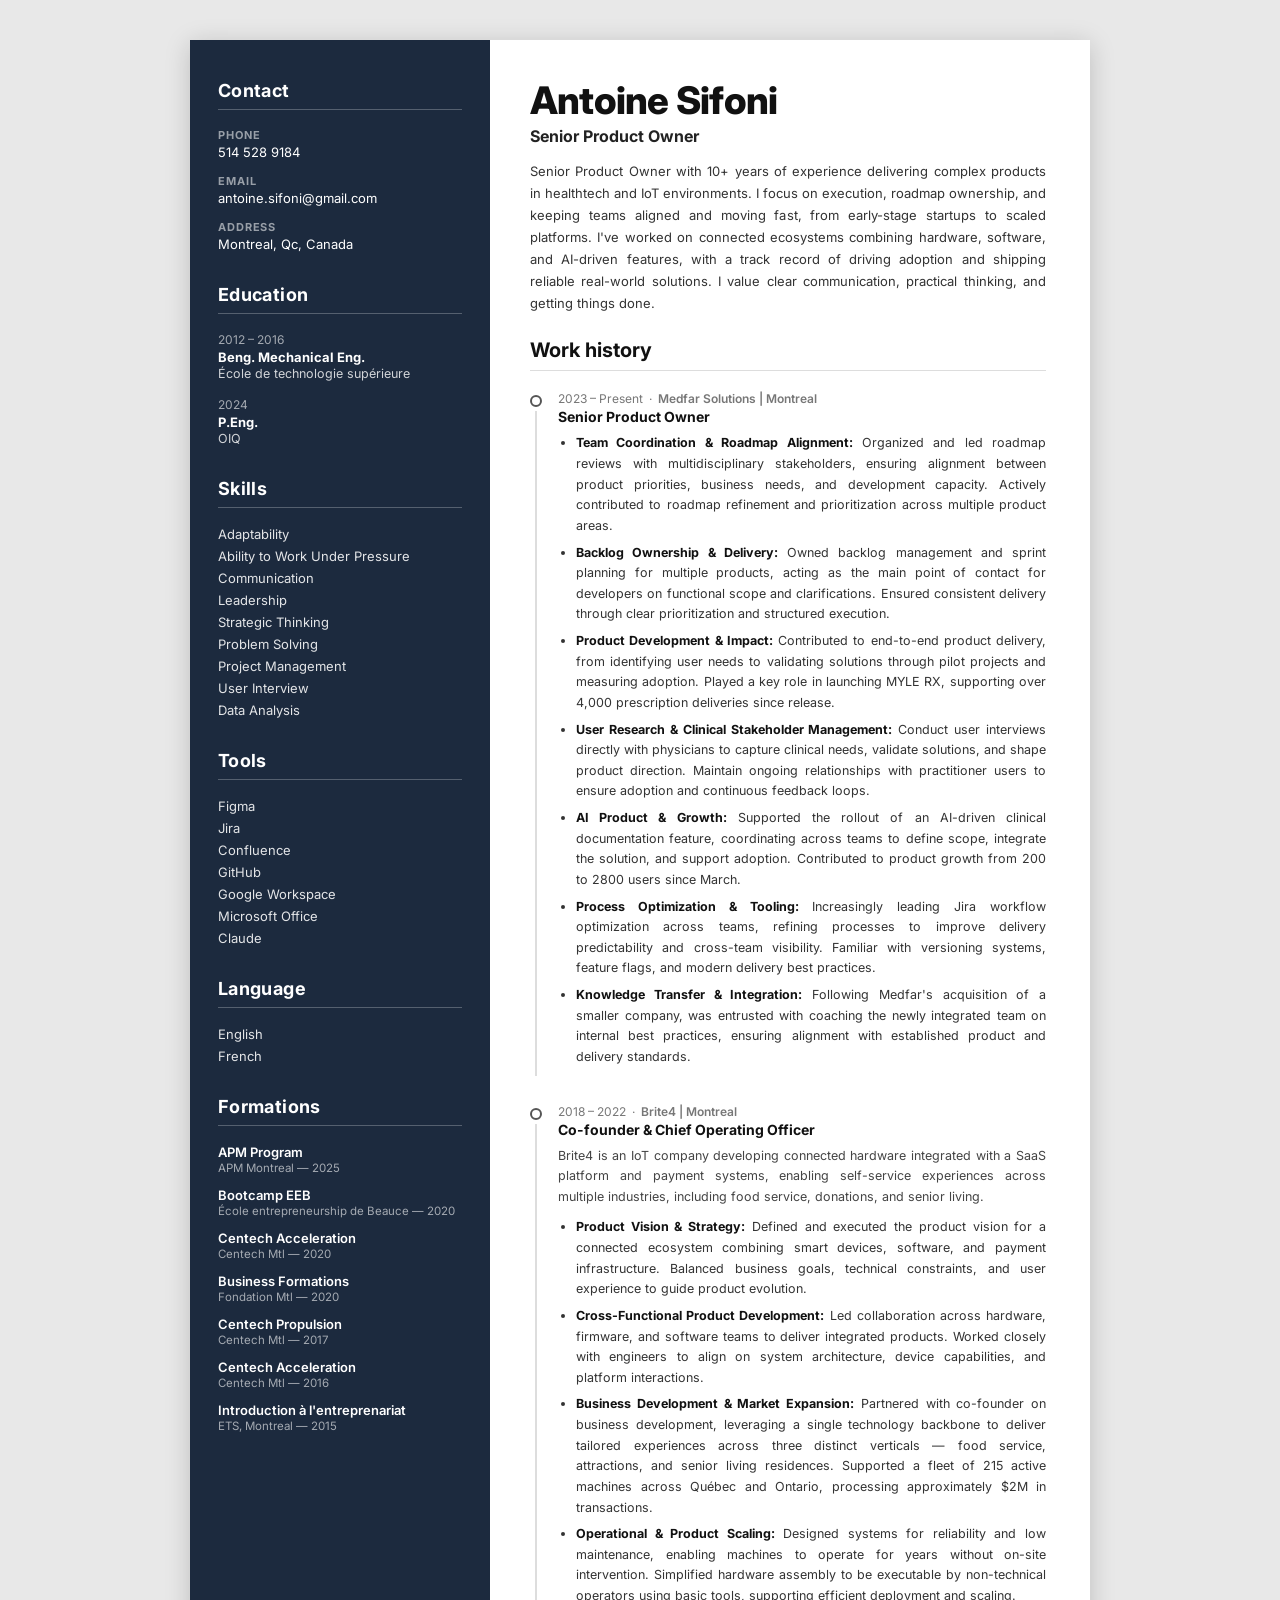
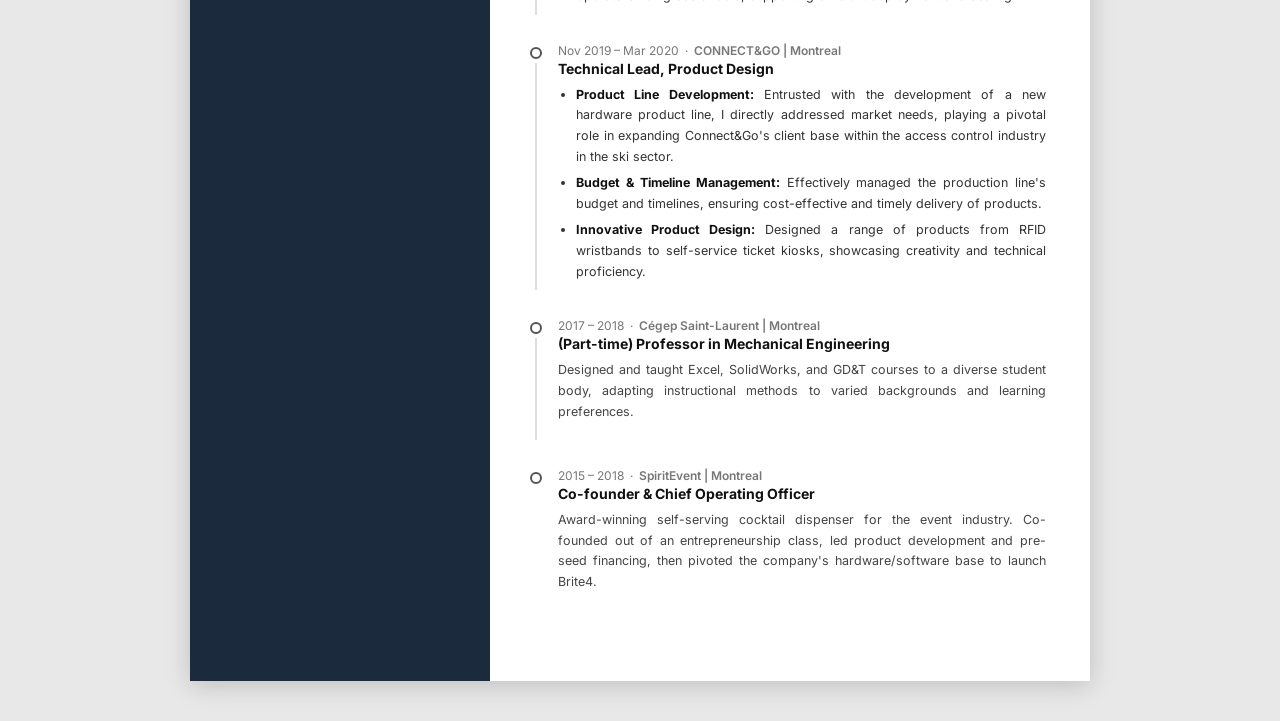
==== index.html @ c0e23d32 "Rename resume_cima_tailored.html to index.html" ====
<!DOCTYPE html>
<html lang="en">
<head>
  <meta charset="UTF-8" />
  <meta name="viewport" content="width=device-width, initial-scale=1.0" />
  <title>Antoine Sifoni — Senior Product Owner</title>
  <link href="https://fonts.googleapis.com/css2?family=Inter:wght@400;600;700;800&display=swap" rel="stylesheet" />
  <style>
    *, *::before, *::after { box-sizing: border-box; margin: 0; padding: 0; }

    body {
      font-family: 'Inter', sans-serif;
      font-size: 13.5px;
      color: #1a1a1a;
      background: #e8e8e8;
      min-height: 100vh;
      display: flex;
      justify-content: center;
      padding: 40px 20px;
    }

    @media print {
      @page { size: A4; margin: 0; }
      html, body {
        padding: 0;
        margin: 0;
        display: block;
        font-size: 10px;
        background: #fff;
      }
      .page {
        width: 100%;
        box-shadow: none;
        background: transparent;
        min-height: 594mm;
        align-items: stretch;
      }
      .sidebar {
        padding: 16px 16px;
        background: #1c2a3e;
        width: 270px;
        min-width: 270px;
        height: 675mm;
        box-sizing: border-box;
      }
      .main { padding: 16px 24px 16px 22px; }
      .sidebar section { margin-bottom: 12px; }
      .sidebar h2 { font-size: 14px; margin-bottom: 4px; }
      .sidebar hr { margin-bottom: 8px; }
      .contact-item { margin-bottom: 6px; }
      .contact-item .label { font-size: 8.5px; }
      .contact-item .value { font-size: 10.5px; }
      .edu-item { margin-bottom: 6px; }
      .edu-item .year { font-size: 9.5px; }
      .edu-item .degree { font-size: 10.5px; }
      .edu-item .school { font-size: 10px; }
      .tag-list { gap: 1px; }
      .tag-list li { font-size: 10px; }
      .formation-item { margin-bottom: 5px; }
      .formation-item .fname { font-size: 10px; }
      .formation-item .forg { font-size: 9px; }
      .main section { margin-bottom: 8px; }
      .main h2 { font-size: 15px; margin-bottom: 3px; }
      .main > section > hr { margin-bottom: 8px; }
      .timeline { gap: 10px; }
      .main-header { margin-bottom: 10px; }
      .main-header h1 { font-size: 24px; }
      .main-header .title { font-size: 12px; margin-top: 1px; margin-bottom: 5px; }
      .main-header .summary { font-size: 10px; line-height: 1.45; }
      .timeline-meta { font-size: 10.5px; }
      .timeline-role { font-size: 12px; }
      .timeline-bullets li { font-size: 10px; line-height: 1.35; margin-bottom: 2px; }
      .timeline-bullets li.break-before { break-before: page; page-break-before: always; }
      .timeline-desc { font-size: 10px; line-height: 1.35; margin-bottom: 3px; }
    }

    .page {
      background: #fff;
      width: 900px;
      max-width: 100%;
      display: flex;
      box-shadow: 0 4px 24px rgba(0,0,0,0.18);
    }

    /* ── SIDEBAR ── */
    .sidebar {
      width: 300px;
      min-width: 300px;
      background: #1c2a3e;
      color: #fff;
      padding: 40px 28px 40px 28px;
    }

    .sidebar h2 {
      font-size: 18px;
      font-weight: 700;
      letter-spacing: 0.02em;
      margin-bottom: 8px;
    }

    .sidebar hr {
      border: none;
      border-top: 1.5px solid rgba(255,255,255,0.25);
      margin-bottom: 18px;
    }

    .sidebar section {
      margin-bottom: 32px;
    }

    /* Contact */
    .contact-item {
      margin-bottom: 14px;
    }

    .contact-item .label {
      font-size: 11px;
      font-weight: 700;
      text-transform: uppercase;
      letter-spacing: 0.08em;
      color: rgba(255,255,255,0.55);
      margin-bottom: 2px;
    }

    .contact-item .value {
      font-size: 13px;
      color: #fff;
    }

    /* Education */
    .edu-item {
      margin-bottom: 16px;
    }

    .edu-item .year {
      font-size: 12px;
      color: rgba(255,255,255,0.6);
      margin-bottom: 2px;
    }

    .edu-item .degree {
      font-weight: 700;
      font-size: 13px;
    }

    .edu-item .school {
      font-size: 12.5px;
      color: rgba(255,255,255,0.8);
      margin-top: 1px;
    }

    /* Skills / Tools / Languages / Formations */
    .tag-list {
      list-style: none;
      display: flex;
      flex-direction: column;
      gap: 6px;
    }

    .tag-list li {
      font-size: 13px;
      color: rgba(255,255,255,0.88);
    }

    /* Formations */
    .formation-item {
      margin-bottom: 12px;
    }

    .sidebar-spacer { display: none; }

    .formation-item .fname {
      font-size: 13px;
      font-weight: 600;
      color: #fff;
    }

    .formation-item .forg {
      font-size: 11.5px;
      color: rgba(255,255,255,0.6);
      margin-top: 1px;
    }

    /* ── MAIN CONTENT ── */
    .main {
      flex: 1;
      padding: 40px 44px 40px 40px;
    }

    .main-header {
      margin-bottom: 24px;
    }

    .main-header h1 {
      font-size: 38px;
      font-weight: 800;
      letter-spacing: -0.02em;
      color: #111;
      line-height: 1.1;
    }

    .main-header .title {
      font-size: 16px;
      font-weight: 700;
      color: #222;
      margin-top: 4px;
      margin-bottom: 14px;
    }

    .main-header .summary {
      font-size: 13px;
      line-height: 1.7;
      color: #333;
      text-align: justify;
    }

    /* Section titles in main */
    .main section {
      margin-bottom: 30px;
    }

    .main h2 {
      font-size: 20px;
      font-weight: 700;
      color: #111;
      margin-bottom: 8px;
    }

    .main > section > hr {
      border: none;
      border-top: 1.5px solid #ddd;
      margin-bottom: 20px;
    }

    /* Timeline */
    .timeline {
      display: flex;
      flex-direction: column;
      gap: 28px;
    }

    .timeline-entry {
      display: flex;
      gap: 16px;
    }

    .timeline-dot-col {
      display: flex;
      flex-direction: column;
      align-items: center;
      padding-top: 4px;
    }

    .dot {
      width: 12px;
      height: 12px;
      border-radius: 50%;
      border: 2px solid #555;
      background: #fff;
      flex-shrink: 0;
    }

    .timeline-line {
      width: 1.5px;
      flex: 1;
      background: #ddd;
      margin-top: 4px;
    }

    .timeline-body {
      flex: 1;
      padding-bottom: 8px;
    }

    .timeline-meta {
      font-size: 12px;
      color: #777;
      margin-bottom: 2px;
    }

    .timeline-meta .company {
      font-weight: 600;
    }

    .timeline-role {
      font-size: 14px;
      font-weight: 700;
      color: #111;
      margin-bottom: 8px;
    }

    .timeline-desc {
      font-size: 12.5px;
      color: #444;
      line-height: 1.65;
      margin-bottom: 10px;
      text-align: justify;
    }

    .timeline-bullets {
      list-style: disc;
      padding-left: 18px;
      display: flex;
      flex-direction: column;
      gap: 6px;
    }

    .timeline-bullets li {
      font-size: 12.5px;
      color: #333;
      line-height: 1.65;
      text-align: justify;
    }

    .timeline-bullets li strong {
      color: #111;
    }
  </style>
</head>
<body>
<div class="page">

  <!-- ══════════════ SIDEBAR ══════════════ -->
  <aside class="sidebar">

    <section>
      <h2>Contact</h2>
      <hr />
      <div class="contact-item">
        <div class="label">Phone</div>
        <div class="value">514 528 9184</div>
      </div>
      <div class="contact-item">
        <div class="label">Email</div>
        <div class="value">antoine.sifoni@gmail.com</div>
      </div>
      <div class="contact-item">
        <div class="label">Address</div>
        <div class="value">Montreal, Qc, Canada</div>
      </div>
    </section>

    <section>
      <h2>Education</h2>
      <hr />
      <div class="edu-item">
        <div class="year">2012 – 2016</div>
        <div class="degree">Beng. Mechanical Eng.</div>
        <div class="school">École de technologie supérieure</div>
      </div>
      <div class="edu-item">
        <div class="year">2024</div>
        <div class="degree">P.Eng.</div>
        <div class="school">OIQ</div>
      </div>
    </section>

    <section>
      <h2>Skills</h2>
      <hr />
      <ul class="tag-list">
        <li>Adaptability</li>
        <li>Ability to Work Under Pressure</li>
        <li>Communication</li>
        <li>Leadership</li>
        <li>Strategic Thinking</li>
        <li>Problem Solving</li>
        <li>Project Management</li>
        <li>User Interview</li>
        <li>Data Analysis</li>
      </ul>
    </section>

    <section>
      <h2>Tools</h2>
      <hr />
      <ul class="tag-list">
        <li>Figma</li>
        <li>Jira</li>
        <li>Confluence</li>
        <li>GitHub</li>
        <li>Google Workspace</li>
        <li>Microsoft Office</li>
        <li>Claude</li>
      </ul>
    </section>

    <section>
      <h2>Language</h2>
      <hr />
      <ul class="tag-list">
        <li>English</li>
        <li>French</li>
      </ul>
    </section>

    <section>
      <h2>Formations</h2>
      <hr />
      <div class="formation-item">
        <div class="fname">APM Program</div>
        <div class="forg">APM Montreal — 2025</div>
      </div>
      <div class="formation-item">
        <div class="fname">Bootcamp EEB</div>
        <div class="forg">École entrepreneurship de Beauce — 2020</div>
      </div>
      <div class="formation-item">
        <div class="fname">Centech Acceleration</div>
        <div class="forg">Centech Mtl — 2020</div>
      </div>
      <div class="formation-item">
        <div class="fname">Business Formations</div>
        <div class="forg">Fondation Mtl — 2020</div>
      </div>
      <div class="formation-item">
        <div class="fname">Centech Propulsion</div>
        <div class="forg">Centech Mtl — 2017</div>
      </div>
      <div class="formation-item">
        <div class="fname">Centech Acceleration</div>
        <div class="forg">Centech Mtl — 2016</div>
      </div>
      <div class="formation-item">
        <div class="fname">Introduction à l'entreprenariat</div>
        <div class="forg">ETS, Montreal — 2015</div>
      </div>
      <div class="sidebar-spacer" aria-hidden="true"></div>
    </section>

  </aside>

  <!-- ══════════════ MAIN CONTENT ══════════════ -->
  <main class="main">

    <div class="main-header">
      <h1>Antoine Sifoni</h1>
      <div class="title">Senior Product Owner</div>
      <p class="summary">
        Senior Product Owner with 10+ years of experience delivering complex products in healthtech and IoT environments. I focus on execution, roadmap ownership, and keeping teams aligned and moving fast, from early-stage startups to scaled platforms. I've worked on connected ecosystems combining hardware, software, and AI-driven features, with a track record of driving adoption and shipping reliable real-world solutions. I value clear communication, practical thinking, and getting things done.
      </p>
    </div>

    <section>
      <h2>Work history</h2>
      <hr />

      <div class="timeline">

        <!-- Medfar -->
        <div class="timeline-entry">
          <div class="timeline-dot-col">
            <div class="dot"></div>
            <div class="timeline-line"></div>
          </div>
          <div class="timeline-body">
            <div class="timeline-meta">2023 – Present &nbsp;·&nbsp; <span class="company">Medfar Solutions | Montreal</span></div>
            <div class="timeline-role">Senior Product Owner</div>
            <ul class="timeline-bullets">
              <li><strong>Team Coordination &amp; Roadmap Alignment:</strong> Organized and led roadmap reviews with multidisciplinary stakeholders, ensuring alignment between product priorities, business needs, and development capacity. Actively contributed to roadmap refinement and prioritization across multiple product areas.</li>
              <li><strong>Backlog Ownership &amp; Delivery:</strong> Owned backlog management and sprint planning for multiple products, acting as the main point of contact for developers on functional scope and clarifications. Ensured consistent delivery through clear prioritization and structured execution.</li>
              <li><strong>Product Development &amp; Impact:</strong> Contributed to end-to-end product delivery, from identifying user needs to validating solutions through pilot projects and measuring adoption. Played a key role in launching MYLE RX, supporting over 4,000 prescription deliveries since release.</li>
              <li><strong>User Research &amp; Clinical Stakeholder Management:</strong> Conduct user interviews directly with physicians to capture clinical needs, validate solutions, and shape product direction. Maintain ongoing relationships with practitioner users to ensure adoption and continuous feedback loops.</li>
              <li><strong>AI Product &amp; Growth:</strong> Supported the rollout of an AI-driven clinical documentation feature, coordinating across teams to define scope, integrate the solution, and support adoption. Contributed to product growth from 200 to 2800 users since March.</li>
              <li><strong>Process Optimization &amp; Tooling:</strong> Increasingly leading Jira workflow optimization across teams, refining processes to improve delivery predictability and cross-team visibility. Familiar with versioning systems, feature flags, and modern delivery best practices.</li>
              <li><strong>Knowledge Transfer &amp; Integration:</strong> Following Medfar's acquisition of a smaller company, was entrusted with coaching the newly integrated team on internal best practices, ensuring alignment with established product and delivery standards.</li>
            </ul>
          </div>
        </div>

        <!-- Brite4 -->
        <div class="timeline-entry">
          <div class="timeline-dot-col">
            <div class="dot"></div>
            <div class="timeline-line"></div>
          </div>
          <div class="timeline-body">
            <div class="timeline-meta">2018 – 2022 &nbsp;·&nbsp; <span class="company">Brite4 | Montreal</span></div>
            <div class="timeline-role">Co-founder &amp; Chief Operating Officer</div>
            <p class="timeline-desc">Brite4 is an IoT company developing connected hardware integrated with a SaaS platform and payment systems, enabling self-service experiences across multiple industries, including food service, donations, and senior living.</p>
            <ul class="timeline-bullets">
              <li><strong>Product Vision &amp; Strategy:</strong> Defined and executed the product vision for a connected ecosystem combining smart devices, software, and payment infrastructure. Balanced business goals, technical constraints, and user experience to guide product evolution.</li>
              <li class="break-before"><strong>Cross-Functional Product Development:</strong> Led collaboration across hardware, firmware, and software teams to deliver integrated products. Worked closely with engineers to align on system architecture, device capabilities, and platform interactions.</li>
              <li><strong>Business Development &amp; Market Expansion:</strong> Partnered with co-founder on business development, leveraging a single technology backbone to deliver tailored experiences across three distinct verticals — food service, attractions, and senior living residences. Supported a fleet of 215 active machines across Québec and Ontario, processing approximately $2M in transactions.</li>
              <li><strong>Operational &amp; Product Scaling:</strong> Designed systems for reliability and low maintenance, enabling machines to operate for years without on-site intervention. Simplified hardware assembly to be executable by non-technical operators using basic tools, supporting efficient deployment and scaling.</li>
            </ul>
          </div>
        </div>

        <!-- Connect&Go -->
        <div class="timeline-entry">
          <div class="timeline-dot-col">
            <div class="dot"></div>
            <div class="timeline-line"></div>
          </div>
          <div class="timeline-body">
            <div class="timeline-meta">Nov 2019 – Mar 2020 &nbsp;·&nbsp; <span class="company">CONNECT&amp;GO | Montreal</span></div>
            <div class="timeline-role">Technical Lead, Product Design</div>
            <ul class="timeline-bullets">
              <li><strong>Product Line Development:</strong> Entrusted with the development of a new hardware product line, I directly addressed market needs, playing a pivotal role in expanding Connect&amp;Go's client base within the access control industry in the ski sector.</li>
              <li><strong>Budget &amp; Timeline Management:</strong> Effectively managed the production line's budget and timelines, ensuring cost-effective and timely delivery of products.</li>
              <li><strong>Innovative Product Design:</strong> Designed a range of products from RFID wristbands to self-service ticket kiosks, showcasing creativity and technical proficiency.</li>
            </ul>
          </div>
        </div>

        <!-- Cégep Saint-Laurent -->
        <div class="timeline-entry">
          <div class="timeline-dot-col">
            <div class="dot"></div>
            <div class="timeline-line"></div>
          </div>
          <div class="timeline-body">
            <div class="timeline-meta">2017 – 2018 &nbsp;·&nbsp; <span class="company">Cégep Saint-Laurent | Montreal</span></div>
            <div class="timeline-role">(Part-time) Professor in Mechanical Engineering</div>
            <p class="timeline-desc">Designed and taught Excel, SolidWorks, and GD&amp;T courses to a diverse student body, adapting instructional methods to varied backgrounds and learning preferences.</p>
          </div>
        </div>

        <!-- SpiritEvent -->
        <div class="timeline-entry">
          <div class="timeline-dot-col">
            <div class="dot"></div>
          </div>
          <div class="timeline-body">
            <div class="timeline-meta">2015 – 2018 &nbsp;·&nbsp; <span class="company">SpiritEvent | Montreal</span></div>
            <div class="timeline-role">Co-founder &amp; Chief Operating Officer</div>
            <p class="timeline-desc">Award-winning self-serving cocktail dispenser for the event industry. Co-founded out of an entrepreneurship class, led product development and pre-seed financing, then pivoted the company's hardware/software base to launch Brite4.</p>
          </div>
        </div>

      </div><!-- /timeline -->
    </section>

  </main>
</div>
</body>
</html>
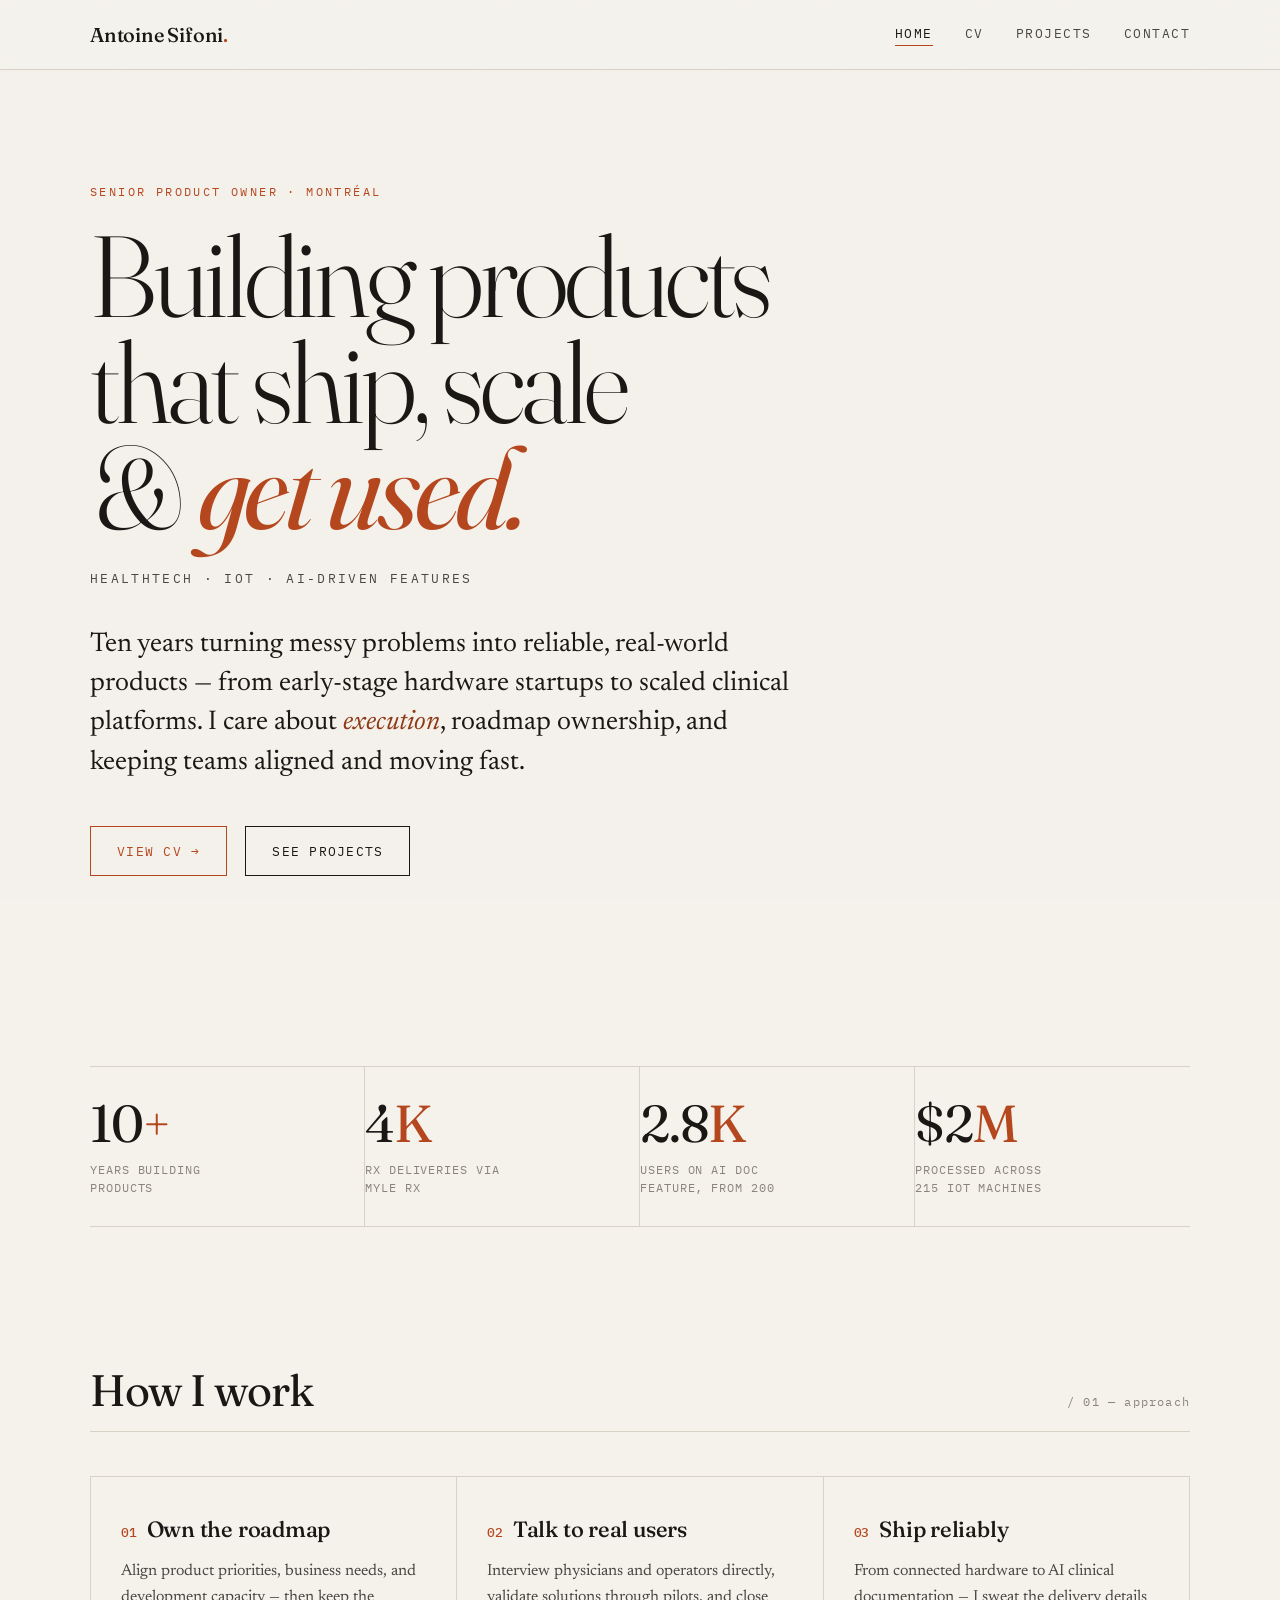
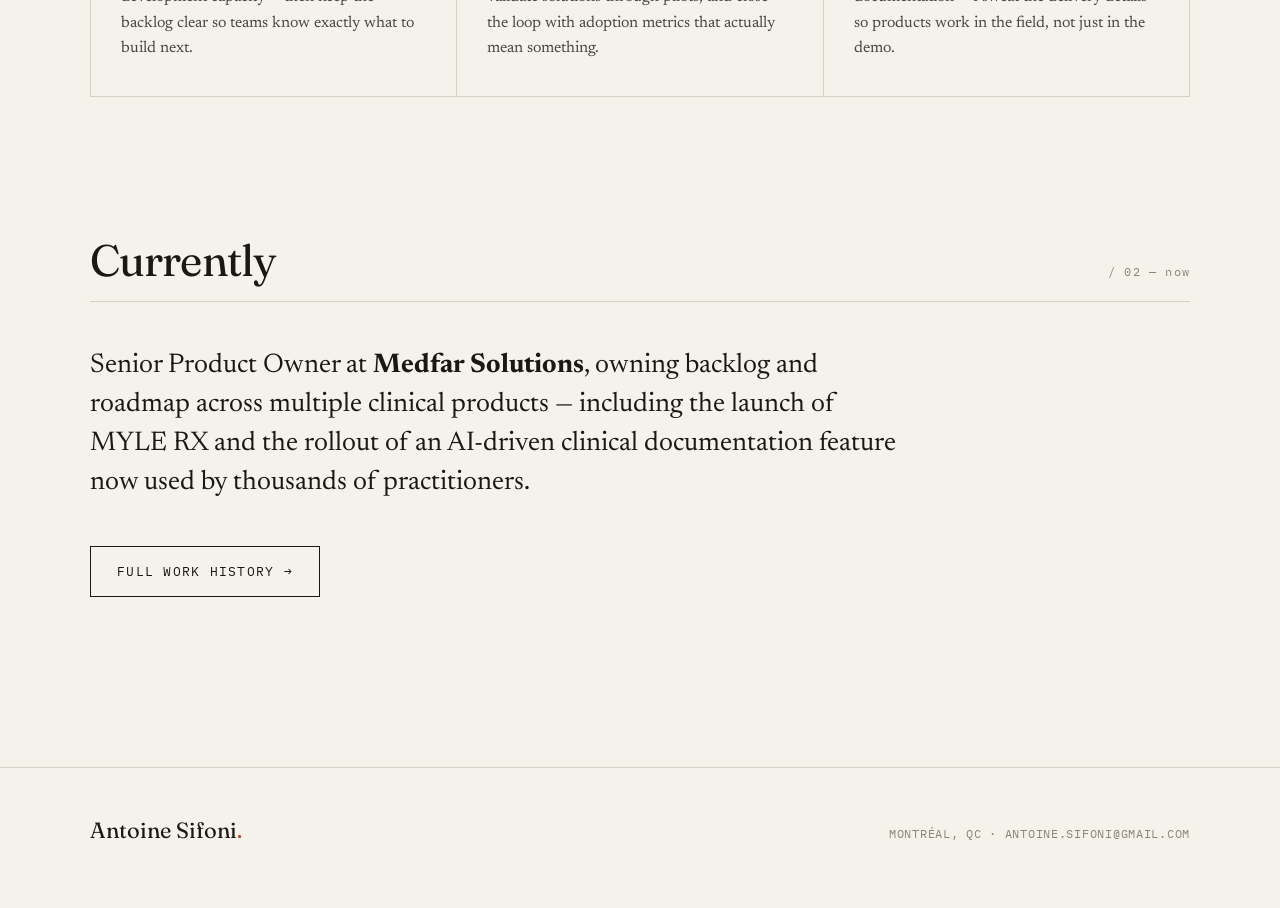
==== commit b7fadadf: "Add full personal site — home, CV, projects, contact pages with stylesheet Replaces the single resum" ====
--- a/index.html
+++ b/index.html
@@ -1,538 +1,115 @@
 <!DOCTYPE html>
 <html lang="en">
 <head>
-  <meta charset="UTF-8" />
-  <meta name="viewport" content="width=device-width, initial-scale=1.0" />
-  <title>Antoine Sifoni — Senior Product Owner</title>
-  <link href="https://fonts.googleapis.com/css2?family=Inter:wght@400;600;700;800&display=swap" rel="stylesheet" />
-  <style>
-    *, *::before, *::after { box-sizing: border-box; margin: 0; padding: 0; }
-
-    body {
-      font-family: 'Inter', sans-serif;
-      font-size: 13.5px;
-      color: #1a1a1a;
-      background: #e8e8e8;
-      min-height: 100vh;
-      display: flex;
-      justify-content: center;
-      padding: 40px 20px;
-    }
-
-    @media print {
-      @page { size: A4; margin: 0; }
-      html, body {
-        padding: 0;
-        margin: 0;
-        display: block;
-        font-size: 10px;
-        background: #fff;
-      }
-      .page {
-        width: 100%;
-        box-shadow: none;
-        background: transparent;
-        min-height: 594mm;
-        align-items: stretch;
-      }
-      .sidebar {
-        padding: 16px 16px;
-        background: #1c2a3e;
-        width: 270px;
-        min-width: 270px;
-        height: 675mm;
-        box-sizing: border-box;
-      }
-      .main { padding: 16px 24px 16px 22px; }
-      .sidebar section { margin-bottom: 12px; }
-      .sidebar h2 { font-size: 14px; margin-bottom: 4px; }
-      .sidebar hr { margin-bottom: 8px; }
-      .contact-item { margin-bottom: 6px; }
-      .contact-item .label { font-size: 8.5px; }
-      .contact-item .value { font-size: 10.5px; }
-      .edu-item { margin-bottom: 6px; }
-      .edu-item .year { font-size: 9.5px; }
-      .edu-item .degree { font-size: 10.5px; }
-      .edu-item .school { font-size: 10px; }
-      .tag-list { gap: 1px; }
-      .tag-list li { font-size: 10px; }
-      .formation-item { margin-bottom: 5px; }
-      .formation-item .fname { font-size: 10px; }
-      .formation-item .forg { font-size: 9px; }
-      .main section { margin-bottom: 8px; }
-      .main h2 { font-size: 15px; margin-bottom: 3px; }
-      .main > section > hr { margin-bottom: 8px; }
-      .timeline { gap: 10px; }
-      .main-header { margin-bottom: 10px; }
-      .main-header h1 { font-size: 24px; }
-      .main-header .title { font-size: 12px; margin-top: 1px; margin-bottom: 5px; }
-      .main-header .summary { font-size: 10px; line-height: 1.45; }
-      .timeline-meta { font-size: 10.5px; }
-      .timeline-role { font-size: 12px; }
-      .timeline-bullets li { font-size: 10px; line-height: 1.35; margin-bottom: 2px; }
-      .timeline-bullets li.break-before { break-before: page; page-break-before: always; }
-      .timeline-desc { font-size: 10px; line-height: 1.35; margin-bottom: 3px; }
-    }
-
-    .page {
-      background: #fff;
-      width: 900px;
-      max-width: 100%;
-      display: flex;
-      box-shadow: 0 4px 24px rgba(0,0,0,0.18);
-    }
-
-    /* ── SIDEBAR ── */
-    .sidebar {
-      width: 300px;
-      min-width: 300px;
-      background: #1c2a3e;
-      color: #fff;
-      padding: 40px 28px 40px 28px;
-    }
-
-    .sidebar h2 {
-      font-size: 18px;
-      font-weight: 700;
-      letter-spacing: 0.02em;
-      margin-bottom: 8px;
-    }
-
-    .sidebar hr {
-      border: none;
-      border-top: 1.5px solid rgba(255,255,255,0.25);
-      margin-bottom: 18px;
-    }
-
-    .sidebar section {
-      margin-bottom: 32px;
-    }
-
-    /* Contact */
-    .contact-item {
-      margin-bottom: 14px;
-    }
-
-    .contact-item .label {
-      font-size: 11px;
-      font-weight: 700;
-      text-transform: uppercase;
-      letter-spacing: 0.08em;
-      color: rgba(255,255,255,0.55);
-      margin-bottom: 2px;
-    }
-
-    .contact-item .value {
-      font-size: 13px;
-      color: #fff;
-    }
-
-    /* Education */
-    .edu-item {
-      margin-bottom: 16px;
-    }
-
-    .edu-item .year {
-      font-size: 12px;
-      color: rgba(255,255,255,0.6);
-      margin-bottom: 2px;
-    }
-
-    .edu-item .degree {
-      font-weight: 700;
-      font-size: 13px;
-    }
-
-    .edu-item .school {
-      font-size: 12.5px;
-      color: rgba(255,255,255,0.8);
-      margin-top: 1px;
-    }
-
-    /* Skills / Tools / Languages / Formations */
-    .tag-list {
-      list-style: none;
-      display: flex;
-      flex-direction: column;
-      gap: 6px;
-    }
-
-    .tag-list li {
-      font-size: 13px;
-      color: rgba(255,255,255,0.88);
-    }
-
-    /* Formations */
-    .formation-item {
-      margin-bottom: 12px;
-    }
-
-    .sidebar-spacer { display: none; }
-
-    .formation-item .fname {
-      font-size: 13px;
-      font-weight: 600;
-      color: #fff;
-    }
-
-    .formation-item .forg {
-      font-size: 11.5px;
-      color: rgba(255,255,255,0.6);
-      margin-top: 1px;
-    }
-
-    /* ── MAIN CONTENT ── */
-    .main {
-      flex: 1;
-      padding: 40px 44px 40px 40px;
-    }
-
-    .main-header {
-      margin-bottom: 24px;
-    }
-
-    .main-header h1 {
-      font-size: 38px;
-      font-weight: 800;
-      letter-spacing: -0.02em;
-      color: #111;
-      line-height: 1.1;
-    }
-
-    .main-header .title {
-      font-size: 16px;
-      font-weight: 700;
-      color: #222;
-      margin-top: 4px;
-      margin-bottom: 14px;
-    }
-
-    .main-header .summary {
-      font-size: 13px;
-      line-height: 1.7;
-      color: #333;
-      text-align: justify;
-    }
-
-    /* Section titles in main */
-    .main section {
-      margin-bottom: 30px;
-    }
-
-    .main h2 {
-      font-size: 20px;
-      font-weight: 700;
-      color: #111;
-      margin-bottom: 8px;
-    }
-
-    .main > section > hr {
-      border: none;
-      border-top: 1.5px solid #ddd;
-      margin-bottom: 20px;
-    }
-
-    /* Timeline */
-    .timeline {
-      display: flex;
-      flex-direction: column;
-      gap: 28px;
-    }
-
-    .timeline-entry {
-      display: flex;
-      gap: 16px;
-    }
-
-    .timeline-dot-col {
-      display: flex;
-      flex-direction: column;
-      align-items: center;
-      padding-top: 4px;
-    }
-
-    .dot {
-      width: 12px;
-      height: 12px;
-      border-radius: 50%;
-      border: 2px solid #555;
-      background: #fff;
-      flex-shrink: 0;
-    }
-
-    .timeline-line {
-      width: 1.5px;
-      flex: 1;
-      background: #ddd;
-      margin-top: 4px;
-    }
-
-    .timeline-body {
-      flex: 1;
-      padding-bottom: 8px;
-    }
-
-    .timeline-meta {
-      font-size: 12px;
-      color: #777;
-      margin-bottom: 2px;
-    }
-
-    .timeline-meta .company {
-      font-weight: 600;
-    }
-
-    .timeline-role {
-      font-size: 14px;
-      font-weight: 700;
-      color: #111;
-      margin-bottom: 8px;
-    }
-
-    .timeline-desc {
-      font-size: 12.5px;
-      color: #444;
-      line-height: 1.65;
-      margin-bottom: 10px;
-      text-align: justify;
-    }
-
-    .timeline-bullets {
-      list-style: disc;
-      padding-left: 18px;
-      display: flex;
-      flex-direction: column;
-      gap: 6px;
-    }
-
-    .timeline-bullets li {
-      font-size: 12.5px;
-      color: #333;
-      line-height: 1.65;
-      text-align: justify;
-    }
-
-    .timeline-bullets li strong {
-      color: #111;
-    }
-  </style>
+<meta charset="UTF-8" />
+<meta name="viewport" content="width=device-width, initial-scale=1.0" />
+<title>Antoine Sifoni — Senior Product Owner</title>
+<link rel="stylesheet" href="style.css" />
 </head>
 <body>
-<div class="page">
 
-  <!-- ══════════════ SIDEBAR ══════════════ -->
-  <aside class="sidebar">
+<nav class="nav">
+  <div class="nav-inner">
+    <a href="index.html" class="brand">Antoine Sifoni<span class="dot">.</span></a>
+    <div class="nav-links">
+      <a href="index.html" class="active">Home</a>
+      <a href="cv.html">CV</a>
+      <a href="projects.html">Projects</a>
+      <a href="contact.html">Contact</a>
+    </div>
+  </div>
+</nav>
 
-    <section>
-      <h2>Contact</h2>
-      <hr />
-      <div class="contact-item">
-        <div class="label">Phone</div>
-        <div class="value">514 528 9184</div>
+<header class="hero">
+  <div class="wrap hero-grid">
+    <div>
+      <span class="eyebrow reveal d1">Senior Product Owner · Montréal</span>
+      <h1 class="reveal d2">Building products<br>that ship, scale<br>&amp; <em>get used.</em></h1>
+      <p class="hero-sub reveal d3">Healthtech &middot; IoT &middot; AI-driven features</p>
+      <p class="hero-lead reveal d4">
+        Ten years turning messy problems into reliable, real-world products — from
+        early-stage hardware startups to scaled clinical platforms. I care about
+        <span class="hl">execution</span>, roadmap ownership, and keeping teams
+        aligned and moving fast.
+      </p>
+      <div class="hero-cta reveal d5">
+        <a href="cv.html" class="btn accent">View CV &rarr;</a>
+        <a href="projects.html" class="btn">See projects</a>
       </div>
-      <div class="contact-item">
-        <div class="label">Email</div>
-        <div class="value">antoine.sifoni@gmail.com</div>
+    </div>
+  </div>
+</header>
+
+<section class="block">
+  <div class="wrap">
+    <div class="metrics reveal d2">
+      <div class="metric">
+        <div class="n">10<span class="u">+</span></div>
+        <div class="l">Years building<br>products</div>
       </div>
-      <div class="contact-item">
-        <div class="label">Address</div>
-        <div class="value">Montreal, Qc, Canada</div>
+      <div class="metric">
+        <div class="n">4<span class="u">K</span></div>
+        <div class="l">RX deliveries via<br>MYLE RX</div>
       </div>
-    </section>
+      <div class="metric">
+        <div class="n">2.8<span class="u">K</span></div>
+        <div class="l">Users on AI doc<br>feature, from 200</div>
+      </div>
+      <div class="metric">
+        <div class="n">$2<span class="u">M</span></div>
+        <div class="l">Processed across<br>215 IoT machines</div>
+      </div>
+    </div>
+  </div>
+</section>
 
-    <section>
-      <h2>Education</h2>
-      <hr />
-      <div class="edu-item">
-        <div class="year">2012 – 2016</div>
-        <div class="degree">Beng. Mechanical Eng.</div>
-        <div class="school">École de technologie supérieure</div>
+<section class="block">
+  <div class="wrap">
+    <div class="block-head">
+      <h2 class="section-title">How I work</h2>
+      <span class="idx">/ 01 — approach</span>
+    </div>
+    <div class="focus">
+      <div class="focus-item">
+        <h3><span>01</span>Own the roadmap</h3>
+        <p>Align product priorities, business needs, and development capacity — then keep the backlog clear so teams know exactly what to build next.</p>
       </div>
-      <div class="edu-item">
-        <div class="year">2024</div>
-        <div class="degree">P.Eng.</div>
-        <div class="school">OIQ</div>
+      <div class="focus-item">
+        <h3><span>02</span>Talk to real users</h3>
+        <p>Interview physicians and operators directly, validate solutions through pilots, and close the loop with adoption metrics that actually mean something.</p>
       </div>
-    </section>
+      <div class="focus-item">
+        <h3><span>03</span>Ship reliably</h3>
+        <p>From connected hardware to AI clinical documentation — I sweat the delivery details so products work in the field, not just in the demo.</p>
+      </div>
+    </div>
+  </div>
+</section>
 
-    <section>
-      <h2>Skills</h2>
-      <hr />
-      <ul class="tag-list">
-        <li>Adaptability</li>
-        <li>Ability to Work Under Pressure</li>
-        <li>Communication</li>
-        <li>Leadership</li>
-        <li>Strategic Thinking</li>
-        <li>Problem Solving</li>
-        <li>Project Management</li>
-        <li>User Interview</li>
-        <li>Data Analysis</li>
-      </ul>
-    </section>
+<section class="block">
+  <div class="wrap">
+    <div class="block-head">
+      <h2 class="section-title">Currently</h2>
+      <span class="idx">/ 02 — now</span>
+    </div>
+    <p class="hero-lead" style="margin-top:0;max-width:820px;">
+      Senior Product Owner at <strong>Medfar Solutions</strong>, owning backlog and
+      roadmap across multiple clinical products — including the launch of MYLE RX and
+      the rollout of an AI-driven clinical documentation feature now used by thousands
+      of practitioners.
+    </p>
+    <div class="hero-cta">
+      <a href="cv.html" class="btn">Full work history &rarr;</a>
+    </div>
+  </div>
+</section>
 
-    <section>
-      <h2>Tools</h2>
-      <hr />
-      <ul class="tag-list">
-        <li>Figma</li>
-        <li>Jira</li>
-        <li>Confluence</li>
-        <li>GitHub</li>
-        <li>Google Workspace</li>
-        <li>Microsoft Office</li>
-        <li>Claude</li>
-      </ul>
-    </section>
+<footer>
+  <div class="footer-inner">
+    <span class="sig">Antoine Sifoni<span style="color:var(--accent)">.</span></span>
+    <span class="meta">MONTRÉAL, QC · ANTOINE.SIFONI@GMAIL.COM</span>
+  </div>
+</footer>
 
-    <section>
-      <h2>Language</h2>
-      <hr />
-      <ul class="tag-list">
-        <li>English</li>
-        <li>French</li>
-      </ul>
-    </section>
-
-    <section>
-      <h2>Formations</h2>
-      <hr />
-      <div class="formation-item">
-        <div class="fname">APM Program</div>
-        <div class="forg">APM Montreal — 2025</div>
-      </div>
-      <div class="formation-item">
-        <div class="fname">Bootcamp EEB</div>
-        <div class="forg">École entrepreneurship de Beauce — 2020</div>
-      </div>
-      <div class="formation-item">
-        <div class="fname">Centech Acceleration</div>
-        <div class="forg">Centech Mtl — 2020</div>
-      </div>
-      <div class="formation-item">
-        <div class="fname">Business Formations</div>
-        <div class="forg">Fondation Mtl — 2020</div>
-      </div>
-      <div class="formation-item">
-        <div class="fname">Centech Propulsion</div>
-        <div class="forg">Centech Mtl — 2017</div>
-      </div>
-      <div class="formation-item">
-        <div class="fname">Centech Acceleration</div>
-        <div class="forg">Centech Mtl — 2016</div>
-      </div>
-      <div class="formation-item">
-        <div class="fname">Introduction à l'entreprenariat</div>
-        <div class="forg">ETS, Montreal — 2015</div>
-      </div>
-      <div class="sidebar-spacer" aria-hidden="true"></div>
-    </section>
-
-  </aside>
-
-  <!-- ══════════════ MAIN CONTENT ══════════════ -->
-  <main class="main">
-
-    <div class="main-header">
-      <h1>Antoine Sifoni</h1>
-      <div class="title">Senior Product Owner</div>
-      <p class="summary">
-        Senior Product Owner with 10+ years of experience delivering complex products in healthtech and IoT environments. I focus on execution, roadmap ownership, and keeping teams aligned and moving fast, from early-stage startups to scaled platforms. I've worked on connected ecosystems combining hardware, software, and AI-driven features, with a track record of driving adoption and shipping reliable real-world solutions. I value clear communication, practical thinking, and getting things done.
-      </p>
-    </div>
-
-    <section>
-      <h2>Work history</h2>
-      <hr />
-
-      <div class="timeline">
-
-        <!-- Medfar -->
-        <div class="timeline-entry">
-          <div class="timeline-dot-col">
-            <div class="dot"></div>
-            <div class="timeline-line"></div>
-          </div>
-          <div class="timeline-body">
-            <div class="timeline-meta">2023 – Present &nbsp;·&nbsp; <span class="company">Medfar Solutions | Montreal</span></div>
-            <div class="timeline-role">Senior Product Owner</div>
-            <ul class="timeline-bullets">
-              <li><strong>Team Coordination &amp; Roadmap Alignment:</strong> Organized and led roadmap reviews with multidisciplinary stakeholders, ensuring alignment between product priorities, business needs, and development capacity. Actively contributed to roadmap refinement and prioritization across multiple product areas.</li>
-              <li><strong>Backlog Ownership &amp; Delivery:</strong> Owned backlog management and sprint planning for multiple products, acting as the main point of contact for developers on functional scope and clarifications. Ensured consistent delivery through clear prioritization and structured execution.</li>
-              <li><strong>Product Development &amp; Impact:</strong> Contributed to end-to-end product delivery, from identifying user needs to validating solutions through pilot projects and measuring adoption. Played a key role in launching MYLE RX, supporting over 4,000 prescription deliveries since release.</li>
-              <li><strong>User Research &amp; Clinical Stakeholder Management:</strong> Conduct user interviews directly with physicians to capture clinical needs, validate solutions, and shape product direction. Maintain ongoing relationships with practitioner users to ensure adoption and continuous feedback loops.</li>
-              <li><strong>AI Product &amp; Growth:</strong> Supported the rollout of an AI-driven clinical documentation feature, coordinating across teams to define scope, integrate the solution, and support adoption. Contributed to product growth from 200 to 2800 users since March.</li>
-              <li><strong>Process Optimization &amp; Tooling:</strong> Increasingly leading Jira workflow optimization across teams, refining processes to improve delivery predictability and cross-team visibility. Familiar with versioning systems, feature flags, and modern delivery best practices.</li>
-              <li><strong>Knowledge Transfer &amp; Integration:</strong> Following Medfar's acquisition of a smaller company, was entrusted with coaching the newly integrated team on internal best practices, ensuring alignment with established product and delivery standards.</li>
-            </ul>
-          </div>
-        </div>
-
-        <!-- Brite4 -->
-        <div class="timeline-entry">
-          <div class="timeline-dot-col">
-            <div class="dot"></div>
-            <div class="timeline-line"></div>
-          </div>
-          <div class="timeline-body">
-            <div class="timeline-meta">2018 – 2022 &nbsp;·&nbsp; <span class="company">Brite4 | Montreal</span></div>
-            <div class="timeline-role">Co-founder &amp; Chief Operating Officer</div>
-            <p class="timeline-desc">Brite4 is an IoT company developing connected hardware integrated with a SaaS platform and payment systems, enabling self-service experiences across multiple industries, including food service, donations, and senior living.</p>
-            <ul class="timeline-bullets">
-              <li><strong>Product Vision &amp; Strategy:</strong> Defined and executed the product vision for a connected ecosystem combining smart devices, software, and payment infrastructure. Balanced business goals, technical constraints, and user experience to guide product evolution.</li>
-              <li class="break-before"><strong>Cross-Functional Product Development:</strong> Led collaboration across hardware, firmware, and software teams to deliver integrated products. Worked closely with engineers to align on system architecture, device capabilities, and platform interactions.</li>
-              <li><strong>Business Development &amp; Market Expansion:</strong> Partnered with co-founder on business development, leveraging a single technology backbone to deliver tailored experiences across three distinct verticals — food service, attractions, and senior living residences. Supported a fleet of 215 active machines across Québec and Ontario, processing approximately $2M in transactions.</li>
-              <li><strong>Operational &amp; Product Scaling:</strong> Designed systems for reliability and low maintenance, enabling machines to operate for years without on-site intervention. Simplified hardware assembly to be executable by non-technical operators using basic tools, supporting efficient deployment and scaling.</li>
-            </ul>
-          </div>
-        </div>
-
-        <!-- Connect&Go -->
-        <div class="timeline-entry">
-          <div class="timeline-dot-col">
-            <div class="dot"></div>
-            <div class="timeline-line"></div>
-          </div>
-          <div class="timeline-body">
-            <div class="timeline-meta">Nov 2019 – Mar 2020 &nbsp;·&nbsp; <span class="company">CONNECT&amp;GO | Montreal</span></div>
-            <div class="timeline-role">Technical Lead, Product Design</div>
-            <ul class="timeline-bullets">
-              <li><strong>Product Line Development:</strong> Entrusted with the development of a new hardware product line, I directly addressed market needs, playing a pivotal role in expanding Connect&amp;Go's client base within the access control industry in the ski sector.</li>
-              <li><strong>Budget &amp; Timeline Management:</strong> Effectively managed the production line's budget and timelines, ensuring cost-effective and timely delivery of products.</li>
-              <li><strong>Innovative Product Design:</strong> Designed a range of products from RFID wristbands to self-service ticket kiosks, showcasing creativity and technical proficiency.</li>
-            </ul>
-          </div>
-        </div>
-
-        <!-- Cégep Saint-Laurent -->
-        <div class="timeline-entry">
-          <div class="timeline-dot-col">
-            <div class="dot"></div>
-            <div class="timeline-line"></div>
-          </div>
-          <div class="timeline-body">
-            <div class="timeline-meta">2017 – 2018 &nbsp;·&nbsp; <span class="company">Cégep Saint-Laurent | Montreal</span></div>
-            <div class="timeline-role">(Part-time) Professor in Mechanical Engineering</div>
-            <p class="timeline-desc">Designed and taught Excel, SolidWorks, and GD&amp;T courses to a diverse student body, adapting instructional methods to varied backgrounds and learning preferences.</p>
-          </div>
-        </div>
-
-        <!-- SpiritEvent -->
-        <div class="timeline-entry">
-          <div class="timeline-dot-col">
-            <div class="dot"></div>
-          </div>
-          <div class="timeline-body">
-            <div class="timeline-meta">2015 – 2018 &nbsp;·&nbsp; <span class="company">SpiritEvent | Montreal</span></div>
-            <div class="timeline-role">Co-founder &amp; Chief Operating Officer</div>
-            <p class="timeline-desc">Award-winning self-serving cocktail dispenser for the event industry. Co-founded out of an entrepreneurship class, led product development and pre-seed financing, then pivoted the company's hardware/software base to launch Brite4.</p>
-          </div>
-        </div>
-
-      </div><!-- /timeline -->
-    </section>
-
-  </main>
-</div>
 </body>
 </html>
--- a/style.css
+++ b/style.css
@@ -0,0 +1,309 @@
+/* ============================================================
+   Antoine Sifoni — Personal Site
+   Refined minimal / editorial · light theme
+   ============================================================ */
+
+@import url('https://fonts.googleapis.com/css2?family=Fraunces:opsz,wght@9..144,300;9..144,400;9..144,500;9..144,600&family=Newsreader:ital,opsz,wght@0,6..72,400;0,6..72,500;1,6..72,400&family=IBM+Plex+Mono:wght@400;500&display=swap');
+
+:root {
+  --ink:        #1a1815;
+  --ink-soft:   #4a4640;
+  --ink-faint:  #8a847a;
+  --paper:      #f5f2ec;
+  --paper-2:    #efeae1;
+  --line:       #d8d2c6;
+  --accent:     #b5471f;   /* terracotta */
+  --accent-ink: #8f3818;
+  --max:        1180px;
+  --serif:      'Fraunces', Georgia, serif;
+  --body:       'Newsreader', Georgia, serif;
+  --mono:       'IBM Plex Mono', monospace;
+}
+
+*, *::before, *::after { box-sizing: border-box; margin: 0; padding: 0; }
+
+html { scroll-behavior: smooth; }
+
+body {
+  font-family: var(--body);
+  font-size: 18px;
+  line-height: 1.65;
+  color: var(--ink);
+  background: var(--paper);
+  -webkit-font-smoothing: antialiased;
+  text-rendering: optimizeLegibility;
+}
+
+/* subtle paper grain */
+body::before {
+  content: "";
+  position: fixed;
+  inset: 0;
+  pointer-events: none;
+  z-index: 0;
+  opacity: 0.035;
+  background-image: url("data:image/svg+xml,%3Csvg xmlns='http://www.w3.org/2000/svg' width='120' height='120'%3E%3Cfilter id='n'%3E%3CfeTurbulence type='fractalNoise' baseFrequency='0.9' numOctaves='3'/%3E%3C/filter%3E%3Crect width='100%25' height='100%25' filter='url(%23n)'/%3E%3C/svg%3E");
+}
+
+.wrap { max-width: var(--max); margin: 0 auto; padding: 0 40px; position: relative; z-index: 1; }
+
+a { color: inherit; text-decoration: none; }
+
+/* ── NAV ───────────────────────────────────────────────── */
+.nav {
+  position: sticky; top: 0; z-index: 50;
+  background: rgba(245,242,236,0.82);
+  backdrop-filter: blur(10px);
+  border-bottom: 1px solid var(--line);
+}
+.nav-inner {
+  max-width: var(--max); margin: 0 auto; padding: 18px 40px;
+  display: flex; align-items: center; justify-content: space-between;
+}
+.brand {
+  font-family: var(--serif);
+  font-weight: 500;
+  font-size: 20px;
+  letter-spacing: -0.01em;
+}
+.brand .dot { color: var(--accent); }
+.nav-links { display: flex; gap: 32px; }
+.nav-links a {
+  font-family: var(--mono);
+  font-size: 12.5px;
+  text-transform: uppercase;
+  letter-spacing: 0.12em;
+  color: var(--ink-soft);
+  position: relative;
+  padding-bottom: 3px;
+  transition: color .2s;
+}
+.nav-links a::after {
+  content: ""; position: absolute; left: 0; bottom: 0;
+  width: 0; height: 1.5px; background: var(--accent); transition: width .25s ease;
+}
+.nav-links a:hover { color: var(--ink); }
+.nav-links a:hover::after,
+.nav-links a.active::after { width: 100%; }
+.nav-links a.active { color: var(--ink); }
+
+/* ── SHARED PIECES ─────────────────────────────────────── */
+.eyebrow {
+  font-family: var(--mono);
+  font-size: 12px;
+  text-transform: uppercase;
+  letter-spacing: 0.2em;
+  color: var(--accent);
+  display: inline-block;
+  margin-bottom: 20px;
+}
+.section-title {
+  font-family: var(--serif);
+  font-weight: 400;
+  font-size: clamp(28px, 4vw, 44px);
+  letter-spacing: -0.02em;
+  line-height: 1.05;
+}
+
+footer {
+  border-top: 1px solid var(--line);
+  margin-top: 100px;
+  padding: 44px 0 60px;
+}
+.footer-inner {
+  max-width: var(--max); margin: 0 auto; padding: 0 40px;
+  display: flex; justify-content: space-between; align-items: baseline;
+  flex-wrap: wrap; gap: 16px;
+}
+.footer-inner .sig { font-family: var(--serif); font-size: 22px; }
+.footer-inner .meta { font-family: var(--mono); font-size: 12px; color: var(--ink-faint); letter-spacing: 0.06em; }
+
+/* ── HOME / HERO ───────────────────────────────────────── */
+.hero { padding: clamp(70px, 12vh, 150px) 0 90px; }
+.hero-grid {
+  display: grid;
+  grid-template-columns: 1fr;
+  gap: 50px;
+}
+.hero h1 {
+  font-family: var(--serif);
+  font-weight: 300;
+  font-size: clamp(48px, 9vw, 118px);
+  line-height: 0.92;
+  letter-spacing: -0.035em;
+}
+.hero h1 em {
+  font-style: italic;
+  font-weight: 400;
+  color: var(--accent);
+}
+.hero-sub {
+  font-family: var(--mono);
+  font-size: 13px;
+  letter-spacing: 0.18em;
+  text-transform: uppercase;
+  color: var(--ink-soft);
+  margin-top: 28px;
+}
+.hero-lead {
+  font-size: clamp(20px, 2.4vw, 27px);
+  line-height: 1.45;
+  max-width: 720px;
+  margin-top: 36px;
+  color: var(--ink);
+}
+.hero-lead .hl { color: var(--accent-ink); font-style: italic; }
+.hero-cta { margin-top: 44px; display: flex; gap: 18px; flex-wrap: wrap; }
+
+.btn {
+  font-family: var(--mono);
+  font-size: 12.5px; letter-spacing: 0.1em; text-transform: uppercase;
+  padding: 14px 26px;
+  border: 1.5px solid var(--ink);
+  transition: all .22s ease;
+  display: inline-flex; align-items: center; gap: 9px;
+}
+.btn:hover { background: var(--ink); color: var(--paper); transform: translateY(-2px); }
+.btn.accent { border-color: var(--accent); color: var(--accent); }
+.btn.accent:hover { background: var(--accent); color: var(--paper); }
+
+/* metrics strip */
+.metrics {
+  display: grid;
+  grid-template-columns: repeat(4, 1fr);
+  border-top: 1px solid var(--line);
+  border-bottom: 1px solid var(--line);
+  margin-top: 30px;
+}
+.metric { padding: 30px 24px 30px 0; border-right: 1px solid var(--line); }
+.metric:last-child { border-right: none; }
+.metric .n {
+  font-family: var(--serif);
+  font-weight: 400;
+  font-size: clamp(34px, 4.5vw, 52px);
+  line-height: 1;
+  letter-spacing: -0.02em;
+}
+.metric .n .u { color: var(--accent); }
+.metric .l {
+  font-family: var(--mono);
+  font-size: 11.5px; letter-spacing: 0.08em; text-transform: uppercase;
+  color: var(--ink-faint); margin-top: 12px; line-height: 1.5;
+}
+
+/* generic section */
+.block { padding: 70px 0; }
+.block-head {
+  display: flex; align-items: baseline; justify-content: space-between;
+  border-bottom: 1px solid var(--line); padding-bottom: 18px; margin-bottom: 44px;
+  flex-wrap: wrap; gap: 12px;
+}
+.block-head .idx { font-family: var(--mono); font-size: 12px; color: var(--ink-faint); letter-spacing: 0.1em; }
+
+/* focus areas list */
+.focus { display: grid; grid-template-columns: repeat(3, 1fr); gap: 1px; background: var(--line); border: 1px solid var(--line); }
+.focus-item { background: var(--paper); padding: 34px 30px; transition: background .25s; }
+.focus-item:hover { background: var(--paper-2); }
+.focus-item h3 { font-family: var(--serif); font-weight: 500; font-size: 22px; margin-bottom: 12px; letter-spacing: -0.01em; }
+.focus-item h3 span { color: var(--accent); font-family: var(--mono); font-size: 13px; margin-right: 10px; }
+.focus-item p { font-size: 16px; color: var(--ink-soft); line-height: 1.6; }
+
+/* ── CV PAGE ───────────────────────────────────────────── */
+.page-head { padding: clamp(60px,9vh,110px) 0 50px; border-bottom: 1px solid var(--line); }
+.page-head h1 {
+  font-family: var(--serif); font-weight: 300;
+  font-size: clamp(44px, 7vw, 86px); line-height: 0.95; letter-spacing: -0.03em;
+}
+.page-head .role { font-family: var(--mono); font-size: 13px; letter-spacing: 0.16em; text-transform: uppercase; color: var(--accent); margin-top: 22px; }
+.page-head p { max-width: 680px; margin-top: 26px; font-size: 18px; color: var(--ink-soft); line-height: 1.6; }
+
+.cv-grid { display: grid; grid-template-columns: 280px 1fr; gap: 64px; padding: 60px 0 0; }
+.cv-aside { position: sticky; top: 90px; align-self: start; }
+.cv-aside .grp { margin-bottom: 38px; }
+.cv-aside h4 {
+  font-family: var(--mono); font-size: 11.5px; letter-spacing: 0.15em; text-transform: uppercase;
+  color: var(--ink-faint); padding-bottom: 10px; margin-bottom: 16px; border-bottom: 1px solid var(--line);
+}
+.cv-aside .row { margin-bottom: 14px; }
+.cv-aside .row .k { font-family: var(--mono); font-size: 11px; letter-spacing: 0.08em; text-transform: uppercase; color: var(--ink-faint); }
+.cv-aside .row .v { font-size: 16px; color: var(--ink); }
+.cv-aside .row .v.small { font-size: 15px; }
+.chips { display: flex; flex-wrap: wrap; gap: 7px; }
+.chip {
+  font-family: var(--mono); font-size: 12px; letter-spacing: 0.03em;
+  padding: 6px 11px; border: 1px solid var(--line); color: var(--ink-soft);
+  transition: all .2s;
+}
+.chip:hover { border-color: var(--accent); color: var(--accent); }
+
+.cv-main { min-width: 0; }
+.xp { position: relative; padding-left: 28px; padding-bottom: 46px; border-left: 1px solid var(--line); }
+.xp:last-child { padding-bottom: 0; }
+.xp::before {
+  content: ""; position: absolute; left: -6.5px; top: 6px;
+  width: 11px; height: 11px; border-radius: 50%;
+  background: var(--paper); border: 2px solid var(--accent);
+}
+.xp .date { font-family: var(--mono); font-size: 12px; letter-spacing: 0.08em; color: var(--ink-faint); text-transform: uppercase; }
+.xp .org { font-family: var(--serif); font-weight: 500; font-size: 24px; letter-spacing: -0.01em; margin-top: 6px; }
+.xp .org .where { font-family: var(--body); font-size: 16px; font-style: italic; color: var(--ink-faint); font-weight: 400; }
+.xp .pos { font-size: 16px; color: var(--accent-ink); margin-top: 2px; margin-bottom: 14px; font-style: italic; }
+.xp .desc { font-size: 16.5px; color: var(--ink-soft); margin-bottom: 16px; max-width: 720px; }
+.xp ul { list-style: none; display: flex; flex-direction: column; gap: 12px; max-width: 760px; }
+.xp li { font-size: 16px; line-height: 1.55; color: var(--ink); padding-left: 20px; position: relative; }
+.xp li::before { content: "—"; position: absolute; left: 0; color: var(--accent); }
+.xp li b { font-weight: 600; color: var(--ink); }
+
+/* ── PROJECTS ──────────────────────────────────────────── */
+.proj { border-top: 1px solid var(--line); padding: 44px 0; display: grid; grid-template-columns: 90px 1fr 200px; gap: 40px; align-items: start; transition: background .25s; }
+.proj:hover { background: var(--paper-2); }
+.proj:last-child { border-bottom: 1px solid var(--line); }
+.proj .pnum { font-family: var(--mono); font-size: 13px; color: var(--accent); letter-spacing: 0.1em; }
+.proj .pbody h3 { font-family: var(--serif); font-weight: 500; font-size: clamp(26px,3vw,36px); letter-spacing: -0.02em; line-height: 1.05; }
+.proj .pbody p { font-size: 17px; color: var(--ink-soft); margin-top: 12px; max-width: 620px; line-height: 1.55; }
+.proj .ptags { display: flex; flex-wrap: wrap; gap: 7px; margin-top: 16px; }
+.proj .ptags span { font-family: var(--mono); font-size: 11px; letter-spacing: 0.05em; color: var(--ink-faint); border: 1px solid var(--line); padding: 4px 9px; }
+.proj .pmeta { font-family: var(--mono); font-size: 12px; letter-spacing: 0.06em; color: var(--ink-faint); text-align: right; line-height: 1.8; }
+.proj .pmeta .yr { font-size: 15px; color: var(--ink); }
+
+/* ── CONTACT ───────────────────────────────────────────── */
+.contact-grid { display: grid; grid-template-columns: 1.1fr 1fr; gap: 70px; padding: 60px 0 0; align-items: start; }
+.contact-grid h2 { font-family: var(--serif); font-weight: 300; font-size: clamp(40px,6vw,76px); line-height: 0.98; letter-spacing: -0.03em; }
+.contact-grid h2 em { font-style: italic; color: var(--accent); }
+.contact-grid .intro { font-size: 19px; color: var(--ink-soft); margin-top: 28px; max-width: 460px; line-height: 1.6; }
+.contact-list { display: flex; flex-direction: column; }
+.contact-row { border-top: 1px solid var(--line); padding: 24px 0; display: flex; justify-content: space-between; align-items: baseline; gap: 16px; transition: padding-left .25s; }
+.contact-row:last-child { border-bottom: 1px solid var(--line); }
+.contact-row:hover { padding-left: 12px; }
+.contact-row .lab { font-family: var(--mono); font-size: 12px; letter-spacing: 0.12em; text-transform: uppercase; color: var(--ink-faint); }
+.contact-row .val { font-family: var(--serif); font-size: 21px; transition: color .2s; }
+.contact-row:hover .val { color: var(--accent); }
+
+/* ── reveal animation ──────────────────────────────────── */
+@keyframes rise { from { opacity: 0; transform: translateY(22px); } to { opacity: 1; transform: none; } }
+.reveal { opacity: 0; animation: rise .7s cubic-bezier(.2,.7,.3,1) forwards; }
+.d1 { animation-delay: .05s; } .d2 { animation-delay: .15s; }
+.d3 { animation-delay: .25s; } .d4 { animation-delay: .35s; }
+.d5 { animation-delay: .45s; } .d6 { animation-delay: .55s; }
+
+/* ── RESPONSIVE ────────────────────────────────────────── */
+@media (max-width: 880px) {
+  body { font-size: 17px; }
+  .wrap, .nav-inner, .footer-inner { padding-left: 24px; padding-right: 24px; }
+  .nav-links { gap: 18px; }
+  .nav-links a { font-size: 11px; letter-spacing: 0.06em; }
+  .metrics { grid-template-columns: 1fr 1fr; }
+  .metric:nth-child(2) { border-right: none; }
+  .metric:nth-child(3), .metric:nth-child(4) { border-top: 1px solid var(--line); }
+  .focus { grid-template-columns: 1fr; }
+  .cv-grid { grid-template-columns: 1fr; gap: 40px; }
+  .cv-aside { position: static; }
+  .contact-grid { grid-template-columns: 1fr; gap: 40px; }
+  .proj { grid-template-columns: 1fr; gap: 12px; }
+  .proj .pmeta { text-align: left; }
+}
+@media (max-width: 560px) {
+  .nav-inner { flex-direction: column; gap: 12px; align-items: flex-start; }
+  .hero-cta { flex-direction: column; }
+  .btn { justify-content: center; }
+}
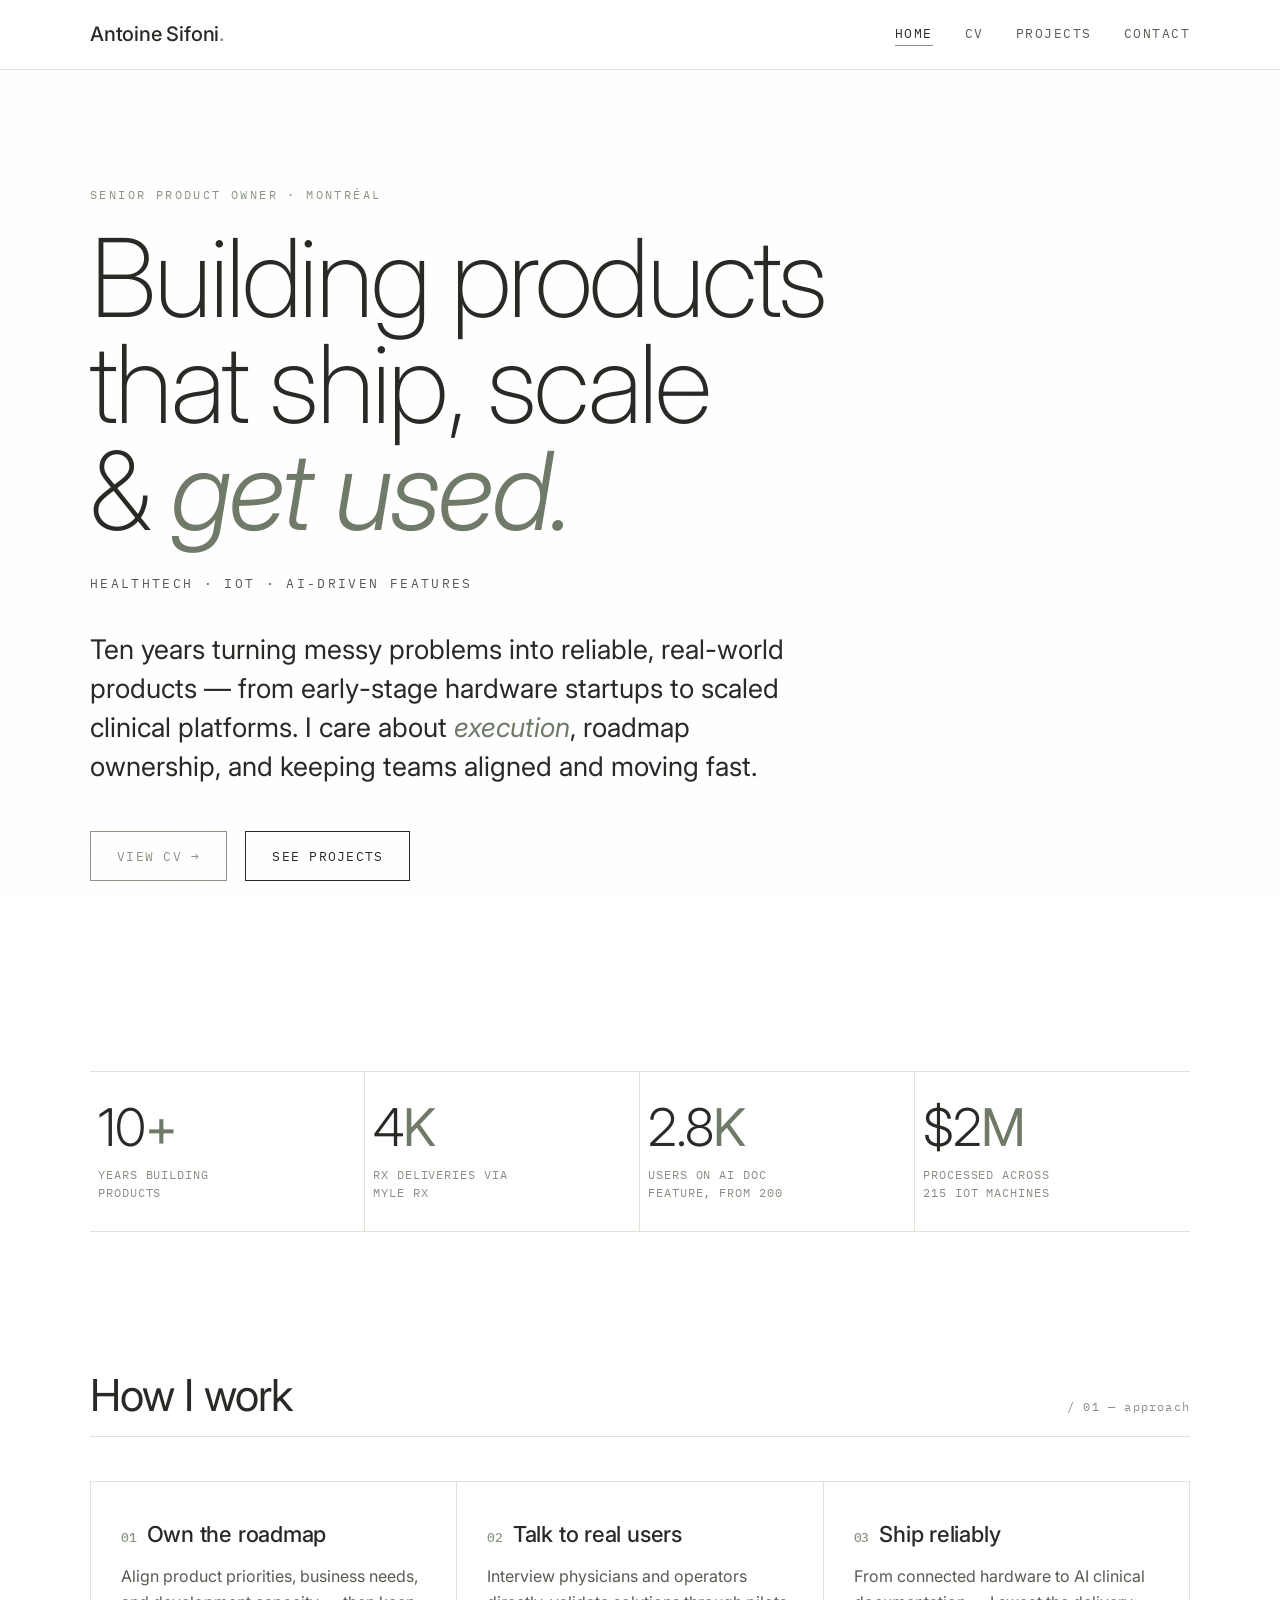
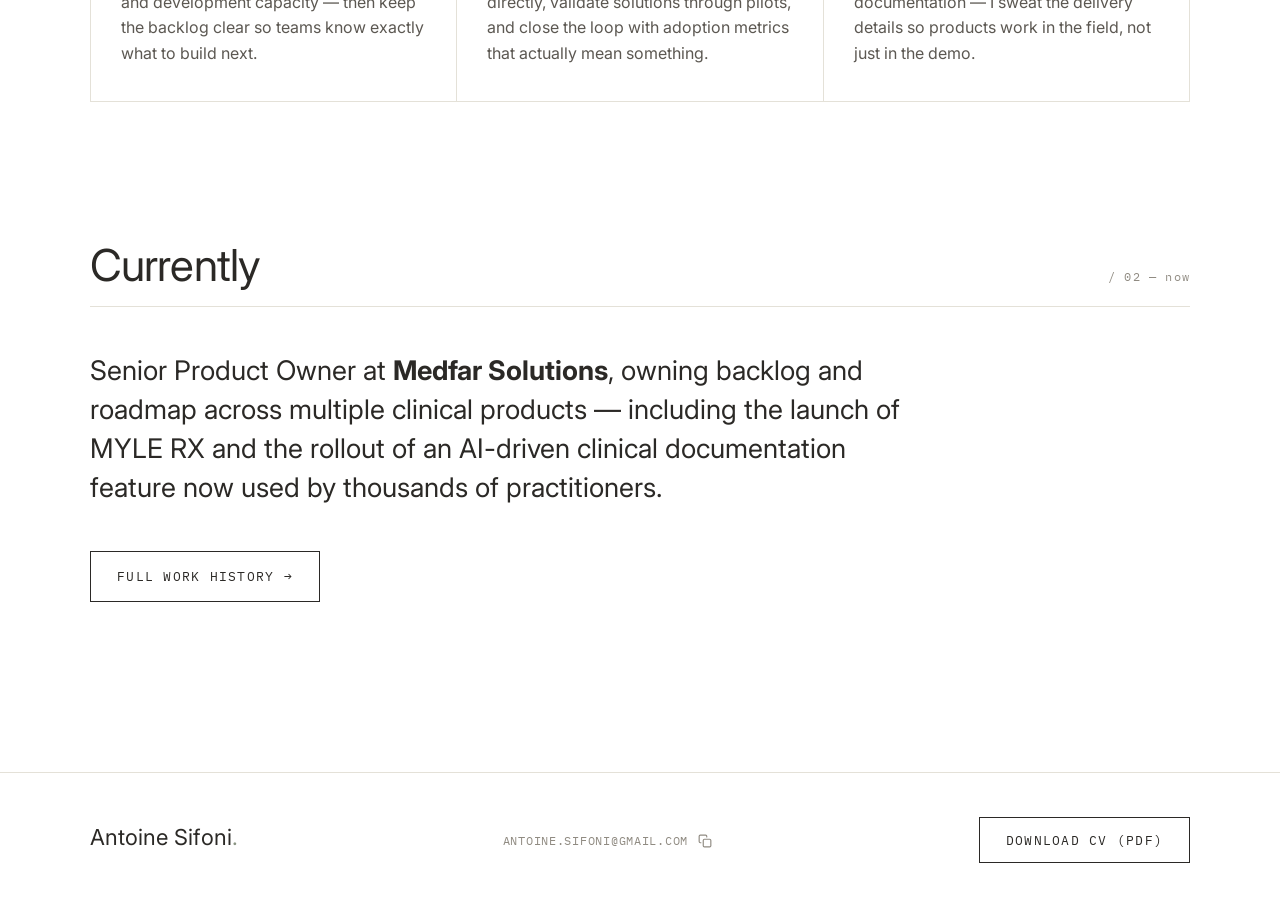
==== commit bd6073e2: "- Add a "Download CV (PDF)" button to the footer on all pages   (placeholder — no action wired up ye" ====
--- a/index.html
+++ b/index.html
@@ -107,7 +107,15 @@
 <footer>
   <div class="footer-inner">
     <span class="sig">Antoine Sifoni<span style="color:var(--accent)">.</span></span>
-    <span class="meta">MONTRÉAL, QC · ANTOINE.SIFONI@GMAIL.COM</span>
+    <span class="email-wrap">
+      <span class="meta">ANTOINE.SIFONI@GMAIL.COM</span>
+      <button type="button" class="copy-email" aria-label="Copy email address" title="Copy email"
+        onclick="navigator.clipboard.writeText('antoine.sifoni@gmail.com');var b=this;b.classList.add('copied');b.title='Copied!';setTimeout(function(){b.classList.remove('copied');b.title='Copy email';},1500);">
+        <svg class="ic-copy" viewBox="0 0 24 24" fill="none" stroke="currentColor" stroke-width="2" stroke-linecap="round" stroke-linejoin="round"><rect x="9" y="9" width="13" height="13" rx="2"/><path d="M5 15H4a2 2 0 0 1-2-2V4a2 2 0 0 1 2-2h9a2 2 0 0 1 2 2v1"/></svg>
+        <svg class="ic-check" viewBox="0 0 24 24" fill="none" stroke="currentColor" stroke-width="2" stroke-linecap="round" stroke-linejoin="round"><polyline points="20 6 9 17 4 12"/></svg>
+      </button>
+    </span>
+    <button type="button" class="btn footer-dl">Download CV (PDF)</button>
   </div>
 </footer>
 
--- a/style.css
+++ b/style.css
@@ -1,22 +1,22 @@
 /* ============================================================
    Antoine Sifoni — Personal Site
-   Refined minimal / editorial · light theme
+   Quiet Neutral · ultra-minimal, gallery-calm
    ============================================================ */
 
-@import url('https://fonts.googleapis.com/css2?family=Fraunces:opsz,wght@9..144,300;9..144,400;9..144,500;9..144,600&family=Newsreader:ital,opsz,wght@0,6..72,400;0,6..72,500;1,6..72,400&family=IBM+Plex+Mono:wght@400;500&display=swap');
+@import url('https://fonts.googleapis.com/css2?family=Inter:ital,wght@0,200;0,300;0,400;0,500;0,600;1,300;1,400&family=IBM+Plex+Mono:wght@400;500&display=swap');
 
 :root {
-  --ink:        #1a1815;
-  --ink-soft:   #4a4640;
-  --ink-faint:  #8a847a;
-  --paper:      #f5f2ec;
-  --paper-2:    #efeae1;
-  --line:       #d8d2c6;
-  --accent:     #b5471f;   /* terracotta */
-  --accent-ink: #8f3818;
+  --ink:        #2b2926;   /* soft charcoal */
+  --ink-soft:   #5c5852;
+  --ink-faint:  #908b82;
+  --paper:      #ffffff;   /* white */
+  --paper-2:    #f4f3ef;
+  --line:       #e4e1d8;
+  --accent:     #8a9483;   /* faint sage — used rarely */
+  --accent-ink: #6f7a68;
   --max:        1180px;
-  --serif:      'Fraunces', Georgia, serif;
-  --body:       'Newsreader', Georgia, serif;
+  --serif:      'Inter', system-ui, sans-serif;   /* display sans */
+  --body:       'Inter', system-ui, sans-serif;
   --mono:       'IBM Plex Mono', monospace;
 }
 
@@ -41,7 +41,7 @@
   inset: 0;
   pointer-events: none;
   z-index: 0;
-  opacity: 0.035;
+  opacity: 0.022;
   background-image: url("data:image/svg+xml,%3Csvg xmlns='http://www.w3.org/2000/svg' width='120' height='120'%3E%3Cfilter id='n'%3E%3CfeTurbulence type='fractalNoise' baseFrequency='0.9' numOctaves='3'/%3E%3C/filter%3E%3Crect width='100%25' height='100%25' filter='url(%23n)'/%3E%3C/svg%3E");
 }
 
@@ -52,7 +52,7 @@
 /* ── NAV ───────────────────────────────────────────────── */
 .nav {
   position: sticky; top: 0; z-index: 50;
-  background: rgba(245,242,236,0.82);
+  background: rgba(255,255,255,0.82);
   backdrop-filter: blur(10px);
   border-bottom: 1px solid var(--line);
 }
@@ -117,6 +117,18 @@
 }
 .footer-inner .sig { font-family: var(--serif); font-size: 22px; }
 .footer-inner .meta { font-family: var(--mono); font-size: 12px; color: var(--ink-faint); letter-spacing: 0.06em; }
+.footer-dl { background: none; color: var(--ink); cursor: pointer; }
+.email-wrap { display: inline-flex; align-items: center; gap: 8px; }
+.copy-email {
+  background: none; border: none; padding: 2px; cursor: pointer;
+  color: var(--ink-faint); display: inline-flex; align-items: center;
+  transition: color .2s;
+}
+.copy-email:hover { color: var(--accent); }
+.copy-email svg { width: 14px; height: 14px; display: block; }
+.copy-email .ic-check { display: none; }
+.copy-email.copied .ic-copy { display: none; }
+.copy-email.copied .ic-check { display: block; color: var(--accent); }
 
 /* ── HOME / HERO ───────────────────────────────────────── */
 .hero { padding: clamp(70px, 12vh, 150px) 0 90px; }
@@ -127,15 +139,15 @@
 }
 .hero h1 {
   font-family: var(--serif);
-  font-weight: 300;
-  font-size: clamp(48px, 9vw, 118px);
-  line-height: 0.92;
-  letter-spacing: -0.035em;
+  font-weight: 200;
+  font-size: clamp(46px, 8.5vw, 112px);
+  line-height: 0.98;
+  letter-spacing: -0.025em;
 }
 .hero h1 em {
   font-style: italic;
-  font-weight: 400;
-  color: var(--accent);
+  font-weight: 300;
+  color: var(--accent-ink);
 }
 .hero-sub {
   font-family: var(--mono);
@@ -175,16 +187,16 @@
   border-bottom: 1px solid var(--line);
   margin-top: 30px;
 }
-.metric { padding: 30px 24px 30px 0; border-right: 1px solid var(--line); }
+.metric { padding: 30px 24px 30px 8px; border-right: 1px solid var(--line); }
 .metric:last-child { border-right: none; }
 .metric .n {
   font-family: var(--serif);
-  font-weight: 400;
+  font-weight: 300;
   font-size: clamp(34px, 4.5vw, 52px);
   line-height: 1;
   letter-spacing: -0.02em;
 }
-.metric .n .u { color: var(--accent); }
+.metric .n .u { color: var(--accent-ink); font-weight: 400; }
 .metric .l {
   font-family: var(--mono);
   font-size: 11.5px; letter-spacing: 0.08em; text-transform: uppercase;
@@ -211,8 +223,8 @@
 /* ── CV PAGE ───────────────────────────────────────────── */
 .page-head { padding: clamp(60px,9vh,110px) 0 50px; border-bottom: 1px solid var(--line); }
 .page-head h1 {
-  font-family: var(--serif); font-weight: 300;
-  font-size: clamp(44px, 7vw, 86px); line-height: 0.95; letter-spacing: -0.03em;
+  font-family: var(--serif); font-weight: 200;
+  font-size: clamp(42px, 6.5vw, 82px); line-height: 1.0; letter-spacing: -0.022em;
 }
 .page-head .role { font-family: var(--mono); font-size: 13px; letter-spacing: 0.16em; text-transform: uppercase; color: var(--accent); margin-top: 22px; }
 .page-head p { max-width: 680px; margin-top: 26px; font-size: 18px; color: var(--ink-soft); line-height: 1.6; }
@@ -268,8 +280,8 @@
 
 /* ── CONTACT ───────────────────────────────────────────── */
 .contact-grid { display: grid; grid-template-columns: 1.1fr 1fr; gap: 70px; padding: 60px 0 0; align-items: start; }
-.contact-grid h2 { font-family: var(--serif); font-weight: 300; font-size: clamp(40px,6vw,76px); line-height: 0.98; letter-spacing: -0.03em; }
-.contact-grid h2 em { font-style: italic; color: var(--accent); }
+.contact-grid h2 { font-family: var(--serif); font-weight: 200; font-size: clamp(38px,5.5vw,72px); line-height: 1.02; letter-spacing: -0.022em; }
+.contact-grid h2 em { font-style: italic; font-weight: 300; color: var(--accent-ink); }
 .contact-grid .intro { font-size: 19px; color: var(--ink-soft); margin-top: 28px; max-width: 460px; line-height: 1.6; }
 .contact-list { display: flex; flex-direction: column; }
 .contact-row { border-top: 1px solid var(--line); padding: 24px 0; display: flex; justify-content: space-between; align-items: baseline; gap: 16px; transition: padding-left .25s; }
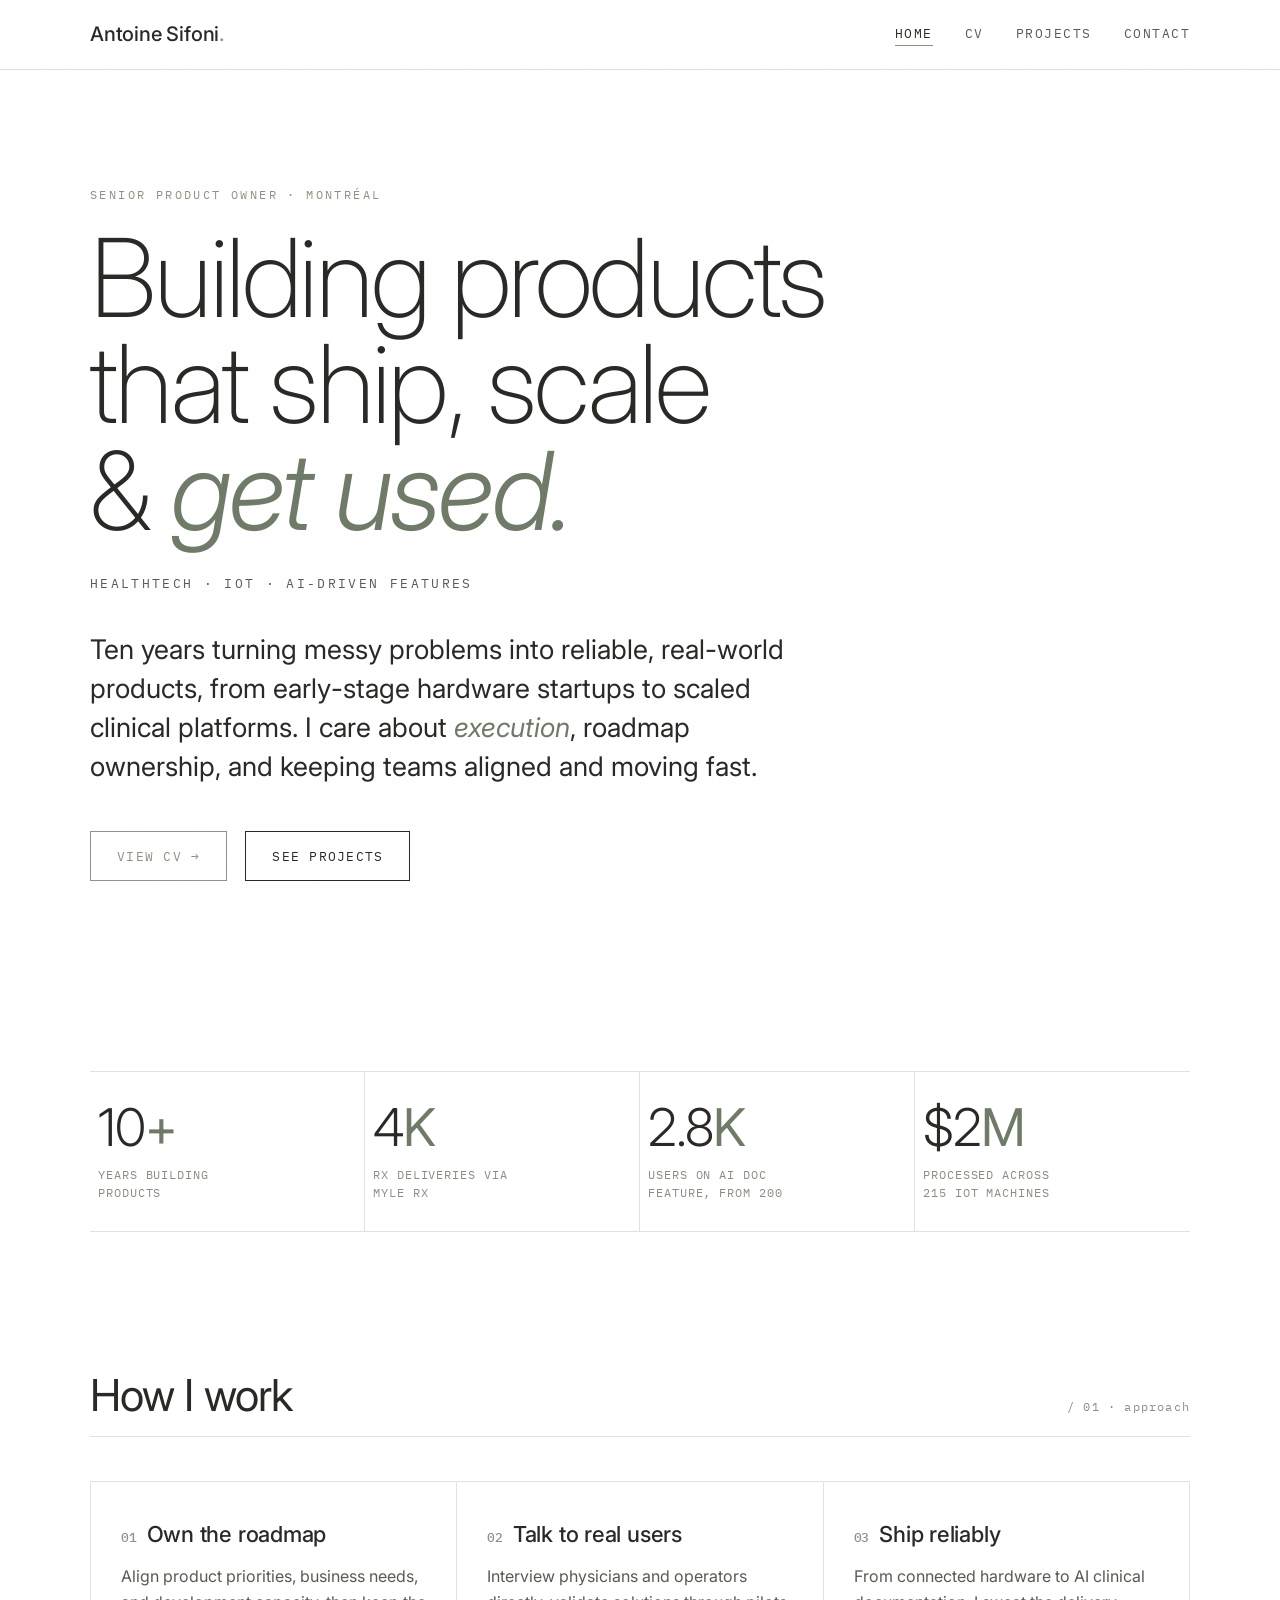
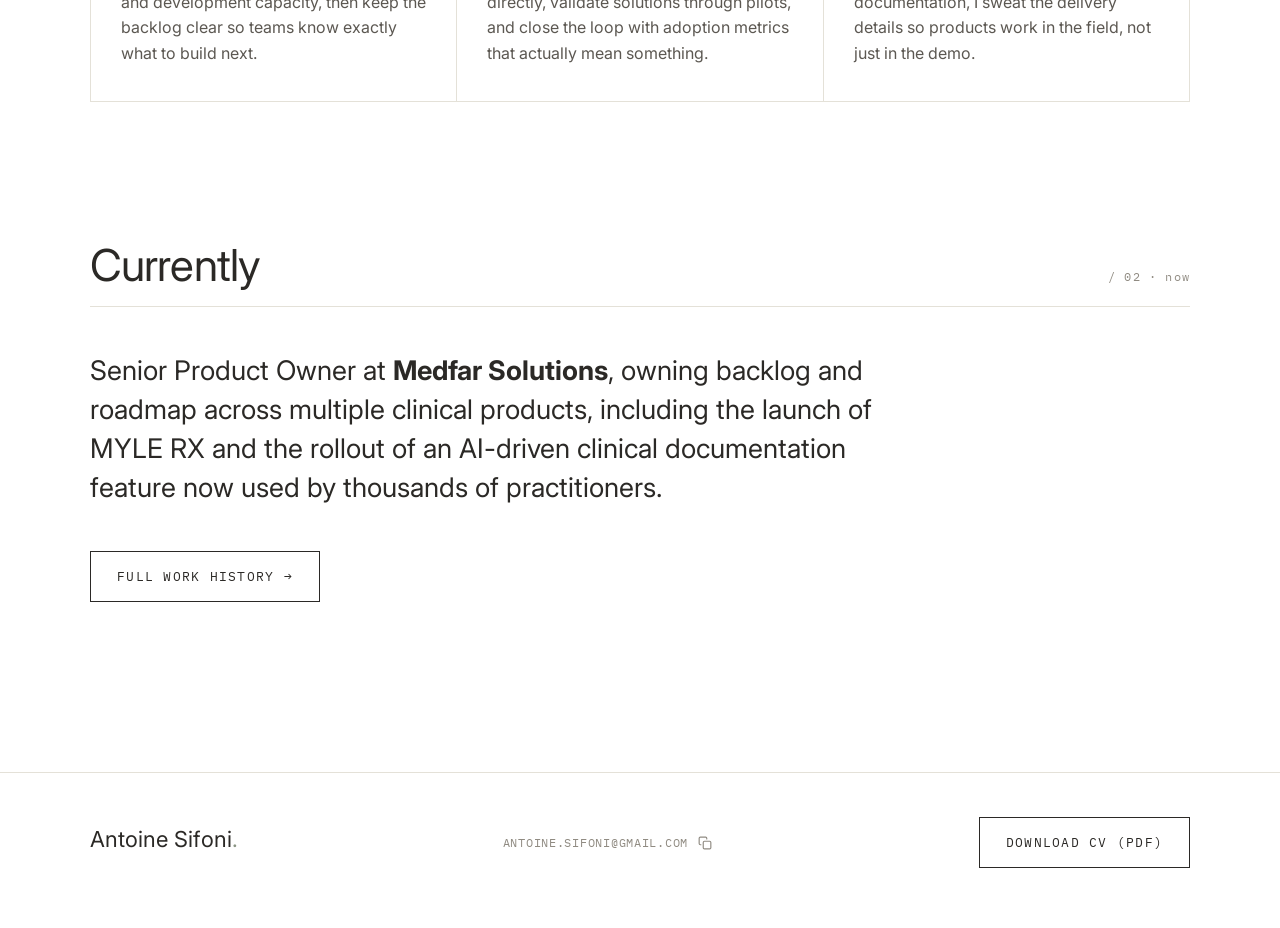
==== commit dd44c209: "Remove em dashes, refine CV timeline, add PDF export - Replace every em dash across the site with co" ====
--- a/index.html
+++ b/index.html
@@ -3,7 +3,7 @@
 <head>
 <meta charset="UTF-8" />
 <meta name="viewport" content="width=device-width, initial-scale=1.0" />
-<title>Antoine Sifoni — Senior Product Owner</title>
+<title>Antoine Sifoni · Senior Product Owner</title>
 <link rel="stylesheet" href="style.css" />
 </head>
 <body>
@@ -27,7 +27,7 @@
       <h1 class="reveal d2">Building products<br>that ship, scale<br>&amp; <em>get used.</em></h1>
       <p class="hero-sub reveal d3">Healthtech &middot; IoT &middot; AI-driven features</p>
       <p class="hero-lead reveal d4">
-        Ten years turning messy problems into reliable, real-world products — from
+        Ten years turning messy problems into reliable, real-world products, from
         early-stage hardware startups to scaled clinical platforms. I care about
         <span class="hl">execution</span>, roadmap ownership, and keeping teams
         aligned and moving fast.
@@ -67,12 +67,12 @@
   <div class="wrap">
     <div class="block-head">
       <h2 class="section-title">How I work</h2>
-      <span class="idx">/ 01 — approach</span>
+      <span class="idx">/ 01 · approach</span>
     </div>
     <div class="focus">
       <div class="focus-item">
         <h3><span>01</span>Own the roadmap</h3>
-        <p>Align product priorities, business needs, and development capacity — then keep the backlog clear so teams know exactly what to build next.</p>
+        <p>Align product priorities, business needs, and development capacity, then keep the backlog clear so teams know exactly what to build next.</p>
       </div>
       <div class="focus-item">
         <h3><span>02</span>Talk to real users</h3>
@@ -80,7 +80,7 @@
       </div>
       <div class="focus-item">
         <h3><span>03</span>Ship reliably</h3>
-        <p>From connected hardware to AI clinical documentation — I sweat the delivery details so products work in the field, not just in the demo.</p>
+        <p>From connected hardware to AI clinical documentation, I sweat the delivery details so products work in the field, not just in the demo.</p>
       </div>
     </div>
   </div>
@@ -90,11 +90,11 @@
   <div class="wrap">
     <div class="block-head">
       <h2 class="section-title">Currently</h2>
-      <span class="idx">/ 02 — now</span>
+      <span class="idx">/ 02 · now</span>
     </div>
     <p class="hero-lead" style="margin-top:0;max-width:820px;">
       Senior Product Owner at <strong>Medfar Solutions</strong>, owning backlog and
-      roadmap across multiple clinical products — including the launch of MYLE RX and
+      roadmap across multiple clinical products, including the launch of MYLE RX and
       the rollout of an AI-driven clinical documentation feature now used by thousands
       of practitioners.
     </p>
@@ -115,7 +115,7 @@
         <svg class="ic-check" viewBox="0 0 24 24" fill="none" stroke="currentColor" stroke-width="2" stroke-linecap="round" stroke-linejoin="round"><polyline points="20 6 9 17 4 12"/></svg>
       </button>
     </span>
-    <button type="button" class="btn footer-dl">Download CV (PDF)</button>
+    <a href="cv.html?print=1" class="btn footer-dl">Download CV (PDF)</a>
   </div>
 </footer>
 
--- a/style.css
+++ b/style.css
@@ -1,5 +1,5 @@
 /* ============================================================
-   Antoine Sifoni — Personal Site
+   Antoine Sifoni · Personal Site
    Quiet Neutral · ultra-minimal, gallery-calm
    ============================================================ */
 
@@ -12,7 +12,7 @@
   --paper:      #ffffff;   /* white */
   --paper-2:    #f4f3ef;
   --line:       #e4e1d8;
-  --accent:     #8a9483;   /* faint sage — used rarely */
+  --accent:     #8a9483;   /* faint sage, used rarely */
   --accent-ink: #6f7a68;
   --max:        1180px;
   --serif:      'Inter', system-ui, sans-serif;   /* display sans */
@@ -259,11 +259,13 @@
 .xp .date { font-family: var(--mono); font-size: 12px; letter-spacing: 0.08em; color: var(--ink-faint); text-transform: uppercase; }
 .xp .org { font-family: var(--serif); font-weight: 500; font-size: 24px; letter-spacing: -0.01em; margin-top: 6px; }
 .xp .org .where { font-family: var(--body); font-size: 16px; font-style: italic; color: var(--ink-faint); font-weight: 400; }
-.xp .pos { font-size: 16px; color: var(--accent-ink); margin-top: 2px; margin-bottom: 14px; font-style: italic; }
+.xp .pos { font-size: 16px; color: var(--accent-ink); margin-top: 2px; margin-bottom: 0; font-style: italic; display: flex; justify-content: space-between; align-items: baseline; gap: 16px; }
+.xp .pos:last-of-type { margin-bottom: 14px; }
+.xp .pos .pos-date { font-family: var(--mono); font-size: 11.5px; font-style: normal; letter-spacing: 0.08em; text-transform: uppercase; color: var(--ink-faint); white-space: nowrap; }
 .xp .desc { font-size: 16.5px; color: var(--ink-soft); margin-bottom: 16px; max-width: 720px; }
 .xp ul { list-style: none; display: flex; flex-direction: column; gap: 12px; max-width: 760px; }
 .xp li { font-size: 16px; line-height: 1.55; color: var(--ink); padding-left: 20px; position: relative; }
-.xp li::before { content: "—"; position: absolute; left: 0; color: var(--accent); }
+.xp li::before { content: "–"; position: absolute; left: 0; color: var(--accent); }
 .xp li b { font-weight: 600; color: var(--ink); }
 
 /* ── PROJECTS ──────────────────────────────────────────── */
@@ -319,3 +321,46 @@
   .hero-cta { flex-direction: column; }
   .btn { justify-content: center; }
 }
+
+/* ── PRINT / PDF EXPORT ────────────────────────────────── */
+@media print {
+  @page { margin: 14mm; }
+
+  html { scroll-behavior: auto; }
+  body {
+    font-size: 11pt;
+    line-height: 1.4;
+    color: #000;
+    background: #fff;
+    -webkit-print-color-adjust: exact;
+    print-color-adjust: exact;
+  }
+  body::before { display: none; }           /* drop the paper-grain overlay */
+
+  /* hide on-screen chrome that shouldn't be in the PDF */
+  .nav, footer, .hero-cta, .btn, .copy-email, .footer-dl { display: none !important; }
+
+  /* neutralize the entrance animation so all content is visible */
+  .reveal { opacity: 1 !important; animation: none !important; transform: none !important; }
+
+  .wrap { max-width: none; padding: 0; }
+
+  /* tighten the CV header */
+  .page-head { padding: 0 0 16px; }
+  .page-head h1 { font-size: 30pt; line-height: 1.0; }
+  .page-head .role { margin-top: 10px; }
+  .page-head p { font-size: 10.5pt; margin-top: 12px; max-width: none; }
+
+  /* keep the two-column CV layout, drop the sticky sidebar */
+  .cv-grid { grid-template-columns: 210px 1fr; gap: 28px; padding: 22px 0 0; }
+  .cv-aside { position: static; }
+  .cv-aside .grp { margin-bottom: 18px; break-inside: avoid; }
+
+  /* don't split an experience entry across pages */
+  .xp { padding-bottom: 22px; break-inside: avoid; }
+  .xp .org { font-size: 16pt; }
+  .xp ul { gap: 6px; }
+  .xp li { font-size: 10pt; line-height: 1.35; }
+
+  a { color: inherit; text-decoration: none; }
+}
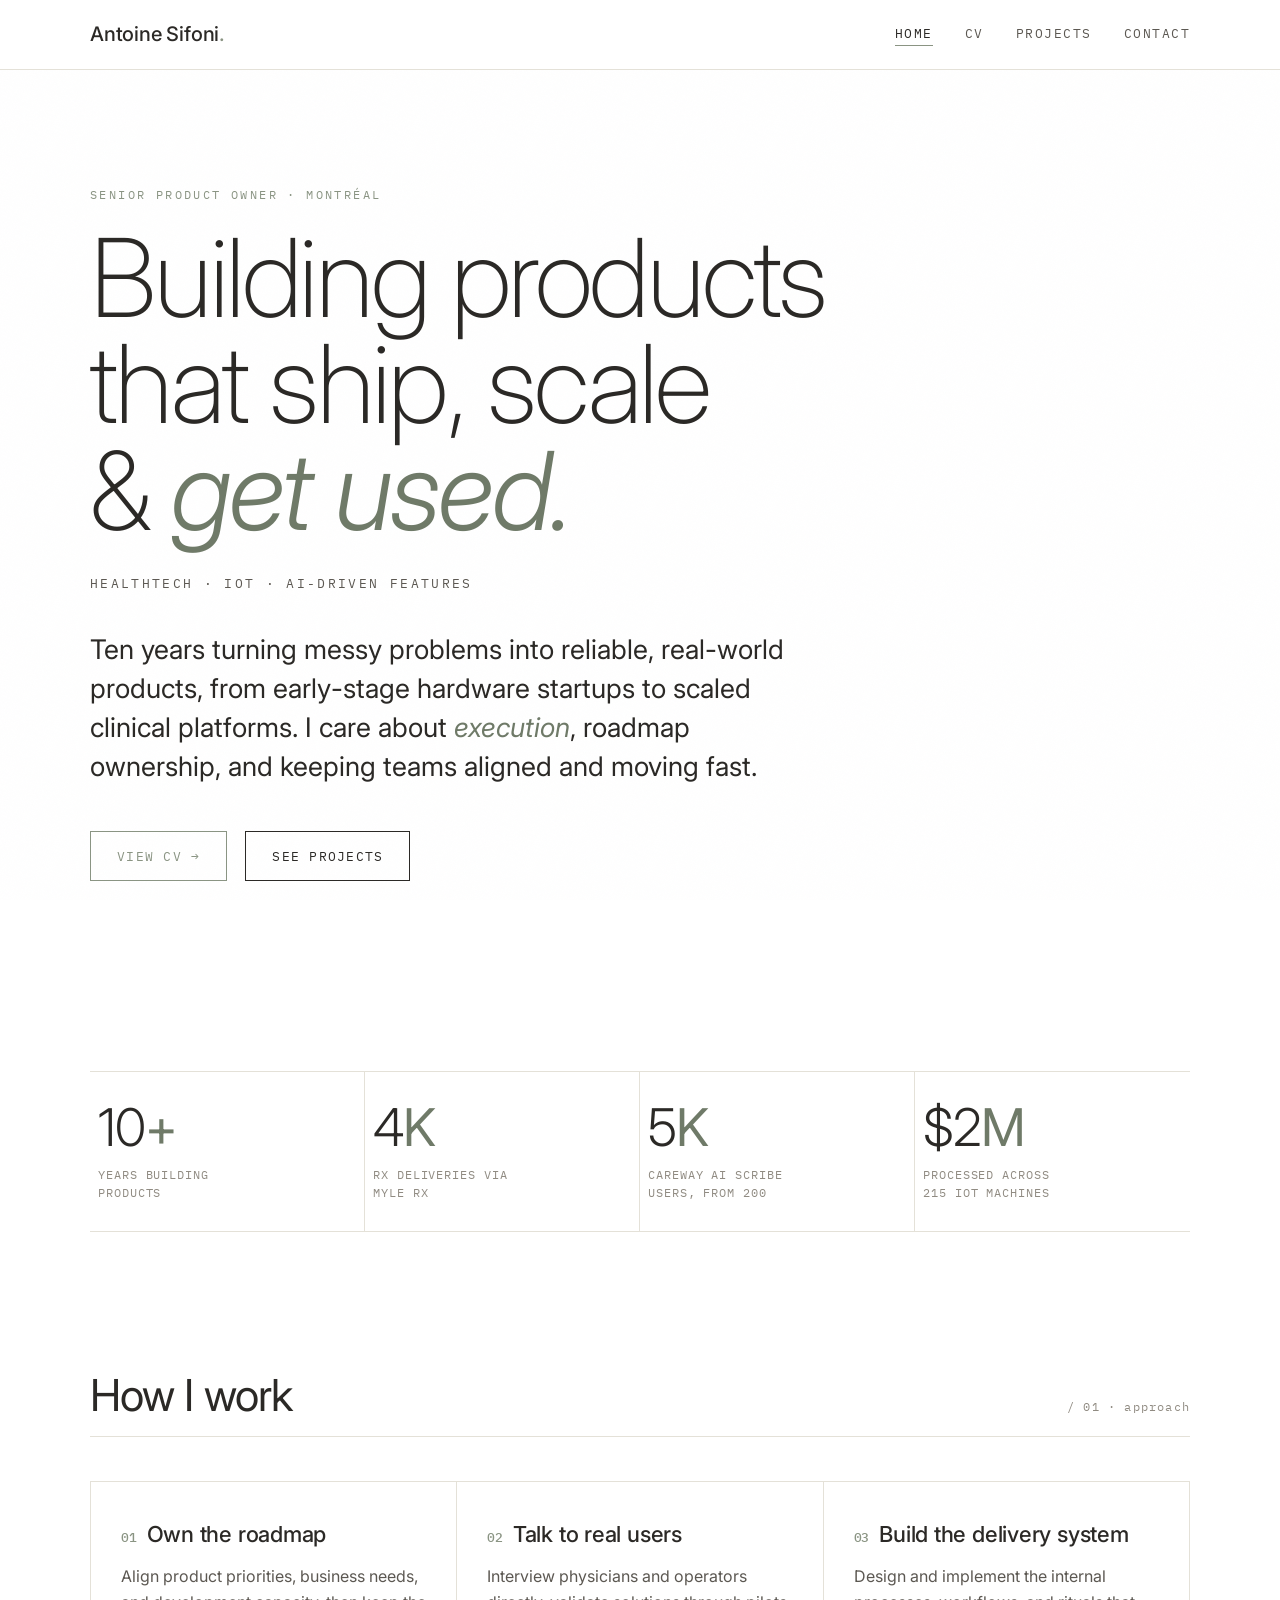
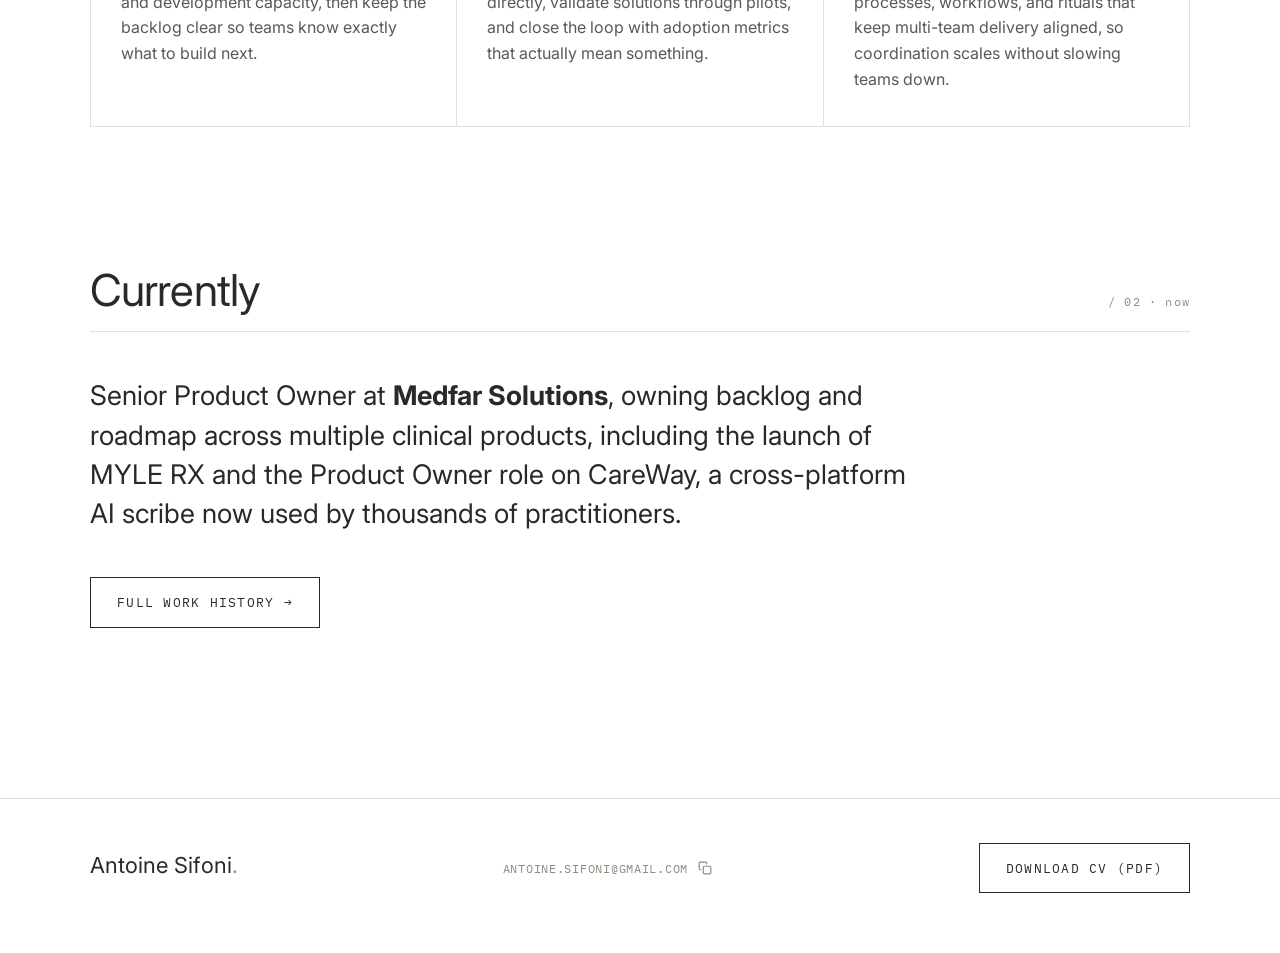
==== commit f2ec1542: "CareWay rebrand, multi-platform framing, live project links - index.html: metric "5K CareWay AI scri" ====
--- a/index.html
+++ b/index.html
@@ -52,8 +52,8 @@
         <div class="l">RX deliveries via<br>MYLE RX</div>
       </div>
       <div class="metric">
-        <div class="n">2.8<span class="u">K</span></div>
-        <div class="l">Users on AI doc<br>feature, from 200</div>
+        <div class="n">5<span class="u">K</span></div>
+        <div class="l">CareWay AI scribe<br>users, from 200</div>
       </div>
       <div class="metric">
         <div class="n">$2<span class="u">M</span></div>
@@ -79,8 +79,8 @@
         <p>Interview physicians and operators directly, validate solutions through pilots, and close the loop with adoption metrics that actually mean something.</p>
       </div>
       <div class="focus-item">
-        <h3><span>03</span>Ship reliably</h3>
-        <p>From connected hardware to AI clinical documentation, I sweat the delivery details so products work in the field, not just in the demo.</p>
+        <h3><span>03</span>Build the delivery system</h3>
+        <p>Design and implement the internal processes, workflows, and rituals that keep multi-team delivery aligned, so coordination scales without slowing teams down.</p>
       </div>
     </div>
   </div>
@@ -95,7 +95,7 @@
     <p class="hero-lead" style="margin-top:0;max-width:820px;">
       Senior Product Owner at <strong>Medfar Solutions</strong>, owning backlog and
       roadmap across multiple clinical products, including the launch of MYLE RX and
-      the rollout of an AI-driven clinical documentation feature now used by thousands
+      the Product Owner role on CareWay, a cross-platform AI scribe now used by thousands
       of practitioners.
     </p>
     <div class="hero-cta">
--- a/style.css
+++ b/style.css
@@ -279,6 +279,8 @@
 .proj .ptags span { font-family: var(--mono); font-size: 11px; letter-spacing: 0.05em; color: var(--ink-faint); border: 1px solid var(--line); padding: 4px 9px; }
 .proj .pmeta { font-family: var(--mono); font-size: 12px; letter-spacing: 0.06em; color: var(--ink-faint); text-align: right; line-height: 1.8; }
 .proj .pmeta .yr { font-size: 15px; color: var(--ink); }
+.proj .plink { display: inline-flex; align-items: center; gap: 6px; margin-top: 16px; font-family: var(--mono); font-size: 11px; letter-spacing: 0.1em; text-transform: uppercase; color: var(--accent); transition: gap .2s ease, color .2s ease; }
+.proj .plink:hover { color: var(--accent-ink); gap: 11px; }
 
 /* ── CONTACT ───────────────────────────────────────────── */
 .contact-grid { display: grid; grid-template-columns: 1.1fr 1fr; gap: 70px; padding: 60px 0 0; align-items: start; }
@@ -299,6 +301,7 @@
 .d1 { animation-delay: .05s; } .d2 { animation-delay: .15s; }
 .d3 { animation-delay: .25s; } .d4 { animation-delay: .35s; }
 .d5 { animation-delay: .45s; } .d6 { animation-delay: .55s; }
+.d7 { animation-delay: .65s; }
 
 /* ── RESPONSIVE ────────────────────────────────────────── */
 @media (max-width: 880px) {
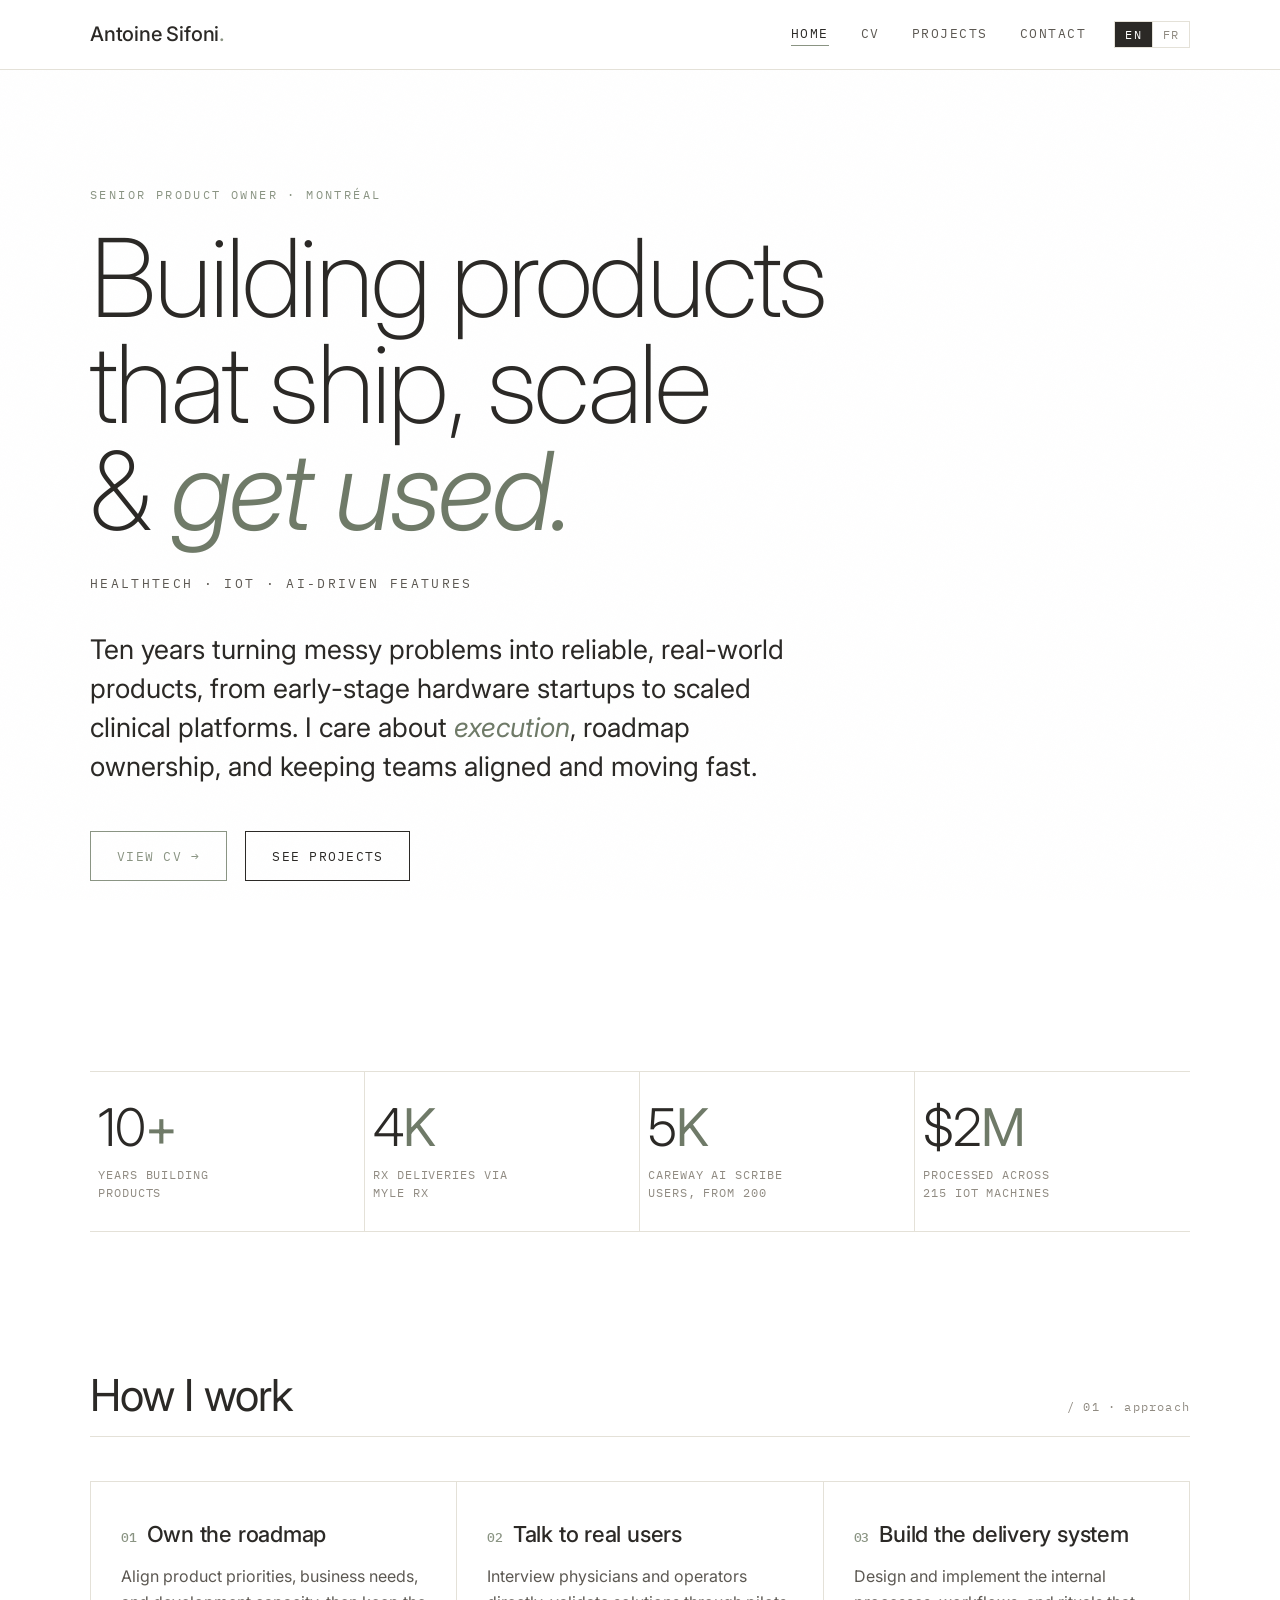
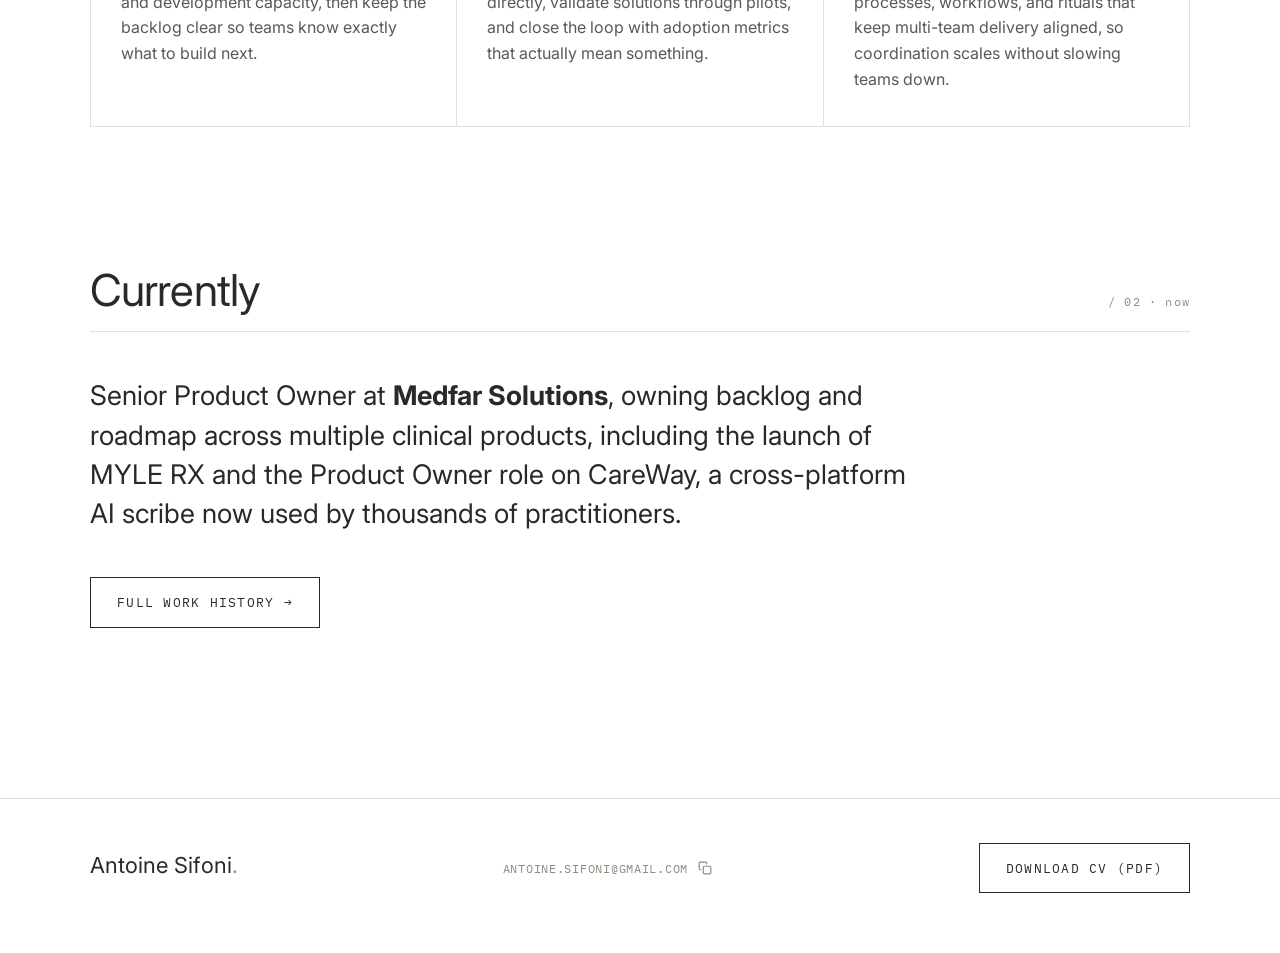
==== commit 7afed2c3: "Add bilingual EN/FR support with in-header language toggle Visitors can now switch between English a" ====
--- a/index.html
+++ b/index.html
@@ -3,7 +3,7 @@
 <head>
 <meta charset="UTF-8" />
 <meta name="viewport" content="width=device-width, initial-scale=1.0" />
-<title>Antoine Sifoni · Senior Product Owner</title>
+<title data-i18n="title.index">Antoine Sifoni · Senior Product Owner</title>
 <link rel="stylesheet" href="style.css" />
 </head>
 <body>
@@ -11,11 +11,17 @@
 <nav class="nav">
   <div class="nav-inner">
     <a href="index.html" class="brand">Antoine Sifoni<span class="dot">.</span></a>
-    <div class="nav-links">
-      <a href="index.html" class="active">Home</a>
-      <a href="cv.html">CV</a>
-      <a href="projects.html">Projects</a>
-      <a href="contact.html">Contact</a>
+    <div class="nav-right">
+      <div class="nav-links">
+        <a href="index.html" class="active" data-i18n="nav.home">Home</a>
+        <a href="cv.html" data-i18n="nav.cv">CV</a>
+        <a href="projects.html" data-i18n="nav.projects">Projects</a>
+        <a href="contact.html" data-i18n="nav.contact">Contact</a>
+      </div>
+      <div class="lang-toggle" role="group" aria-label="Language">
+        <button type="button" data-lang="en">EN</button>
+        <button type="button" data-lang="fr">FR</button>
+      </div>
     </div>
   </div>
 </nav>
@@ -23,18 +29,18 @@
 <header class="hero">
   <div class="wrap hero-grid">
     <div>
-      <span class="eyebrow reveal d1">Senior Product Owner · Montréal</span>
-      <h1 class="reveal d2">Building products<br>that ship, scale<br>&amp; <em>get used.</em></h1>
-      <p class="hero-sub reveal d3">Healthtech &middot; IoT &middot; AI-driven features</p>
-      <p class="hero-lead reveal d4">
+      <span class="eyebrow reveal d1" data-i18n="home.eyebrow">Senior Product Owner · Montréal</span>
+      <h1 class="reveal d2" data-i18n="home.h1">Building products<br>that ship, scale<br>&amp; <em>get used.</em></h1>
+      <p class="hero-sub reveal d3" data-i18n="home.sub">Healthtech &middot; IoT &middot; AI-driven features</p>
+      <p class="hero-lead reveal d4" data-i18n="home.lead">
         Ten years turning messy problems into reliable, real-world products, from
         early-stage hardware startups to scaled clinical platforms. I care about
         <span class="hl">execution</span>, roadmap ownership, and keeping teams
         aligned and moving fast.
       </p>
       <div class="hero-cta reveal d5">
-        <a href="cv.html" class="btn accent">View CV &rarr;</a>
-        <a href="projects.html" class="btn">See projects</a>
+        <a href="cv.html" class="btn accent" data-i18n="home.cta.cv">View CV &rarr;</a>
+        <a href="projects.html" class="btn" data-i18n="home.cta.projects">See projects</a>
       </div>
     </div>
   </div>
@@ -45,19 +51,19 @@
     <div class="metrics reveal d2">
       <div class="metric">
         <div class="n">10<span class="u">+</span></div>
-        <div class="l">Years building<br>products</div>
+        <div class="l" data-i18n="home.m1">Years building<br>products</div>
       </div>
       <div class="metric">
         <div class="n">4<span class="u">K</span></div>
-        <div class="l">RX deliveries via<br>MYLE RX</div>
+        <div class="l" data-i18n="home.m2">RX deliveries via<br>MYLE RX</div>
       </div>
       <div class="metric">
         <div class="n">5<span class="u">K</span></div>
-        <div class="l">CareWay AI scribe<br>users, from 200</div>
+        <div class="l" data-i18n="home.m3">CareWay AI scribe<br>users, from 200</div>
       </div>
       <div class="metric">
         <div class="n">$2<span class="u">M</span></div>
-        <div class="l">Processed across<br>215 IoT machines</div>
+        <div class="l" data-i18n="home.m4">Processed across<br>215 IoT machines</div>
       </div>
     </div>
   </div>
@@ -66,21 +72,21 @@
 <section class="block">
   <div class="wrap">
     <div class="block-head">
-      <h2 class="section-title">How I work</h2>
-      <span class="idx">/ 01 · approach</span>
+      <h2 class="section-title" data-i18n="home.howtitle">How I work</h2>
+      <span class="idx" data-i18n="home.idx1">/ 01 · approach</span>
     </div>
     <div class="focus">
       <div class="focus-item">
-        <h3><span>01</span>Own the roadmap</h3>
-        <p>Align product priorities, business needs, and development capacity, then keep the backlog clear so teams know exactly what to build next.</p>
+        <h3 data-i18n="home.focus1.h"><span>01</span>Own the roadmap</h3>
+        <p data-i18n="home.focus1.p">Align product priorities, business needs, and development capacity, then keep the backlog clear so teams know exactly what to build next.</p>
       </div>
       <div class="focus-item">
-        <h3><span>02</span>Talk to real users</h3>
-        <p>Interview physicians and operators directly, validate solutions through pilots, and close the loop with adoption metrics that actually mean something.</p>
+        <h3 data-i18n="home.focus2.h"><span>02</span>Talk to real users</h3>
+        <p data-i18n="home.focus2.p">Interview physicians and operators directly, validate solutions through pilots, and close the loop with adoption metrics that actually mean something.</p>
       </div>
       <div class="focus-item">
-        <h3><span>03</span>Build the delivery system</h3>
-        <p>Design and implement the internal processes, workflows, and rituals that keep multi-team delivery aligned, so coordination scales without slowing teams down.</p>
+        <h3 data-i18n="home.focus3.h"><span>03</span>Build the delivery system</h3>
+        <p data-i18n="home.focus3.p">Design and implement the internal processes, workflows, and rituals that keep multi-team delivery aligned, so coordination scales without slowing teams down.</p>
       </div>
     </div>
   </div>
@@ -89,17 +95,17 @@
 <section class="block">
   <div class="wrap">
     <div class="block-head">
-      <h2 class="section-title">Currently</h2>
-      <span class="idx">/ 02 · now</span>
+      <h2 class="section-title" data-i18n="home.currently">Currently</h2>
+      <span class="idx" data-i18n="home.idx2">/ 02 · now</span>
     </div>
-    <p class="hero-lead" style="margin-top:0;max-width:820px;">
+    <p class="hero-lead" style="margin-top:0;max-width:820px;" data-i18n="home.currently.p">
       Senior Product Owner at <strong>Medfar Solutions</strong>, owning backlog and
       roadmap across multiple clinical products, including the launch of MYLE RX and
       the Product Owner role on CareWay, a cross-platform AI scribe now used by thousands
       of practitioners.
     </p>
     <div class="hero-cta">
-      <a href="cv.html" class="btn">Full work history &rarr;</a>
+      <a href="cv.html" class="btn" data-i18n="home.fullhistory">Full work history &rarr;</a>
     </div>
   </div>
 </section>
@@ -115,9 +121,10 @@
         <svg class="ic-check" viewBox="0 0 24 24" fill="none" stroke="currentColor" stroke-width="2" stroke-linecap="round" stroke-linejoin="round"><polyline points="20 6 9 17 4 12"/></svg>
       </button>
     </span>
-    <a href="cv.html?print=1" class="btn footer-dl">Download CV (PDF)</a>
+    <a href="cv.html?print=1" class="btn footer-dl" data-i18n="footer.download">Download CV (PDF)</a>
   </div>
 </footer>
 
+<script src="i18n.js"></script>
 </body>
 </html>
--- a/style.css
+++ b/style.css
@@ -86,6 +86,27 @@
 .nav-links a:hover::after,
 .nav-links a.active::after { width: 100%; }
 .nav-links a.active { color: var(--ink); }
+
+/* right-side group: links + language toggle */
+.nav-right { display: flex; align-items: center; gap: 28px; flex-wrap: wrap; }
+
+/* language toggle — segmented control matching nav language */
+.lang-toggle { display: inline-flex; align-items: center; border: 1px solid var(--line); }
+.lang-toggle button {
+  font-family: var(--mono);
+  font-size: 11.5px;
+  letter-spacing: 0.1em;
+  text-transform: uppercase;
+  background: none;
+  border: none;
+  padding: 5px 10px;
+  cursor: pointer;
+  color: var(--ink-faint);
+  transition: background .2s, color .2s;
+}
+.lang-toggle button + button { border-left: 1px solid var(--line); }
+.lang-toggle button:not(.active):hover { color: var(--ink); }
+.lang-toggle button.active { background: var(--ink); color: var(--paper); }
 
 /* ── SHARED PIECES ─────────────────────────────────────── */
 .eyebrow {
@@ -341,7 +362,7 @@
   body::before { display: none; }           /* drop the paper-grain overlay */
 
   /* hide on-screen chrome that shouldn't be in the PDF */
-  .nav, footer, .hero-cta, .btn, .copy-email, .footer-dl { display: none !important; }
+  .nav, footer, .hero-cta, .btn, .copy-email, .footer-dl, .lang-toggle { display: none !important; }
 
   /* neutralize the entrance animation so all content is visible */
   .reveal { opacity: 1 !important; animation: none !important; transform: none !important; }
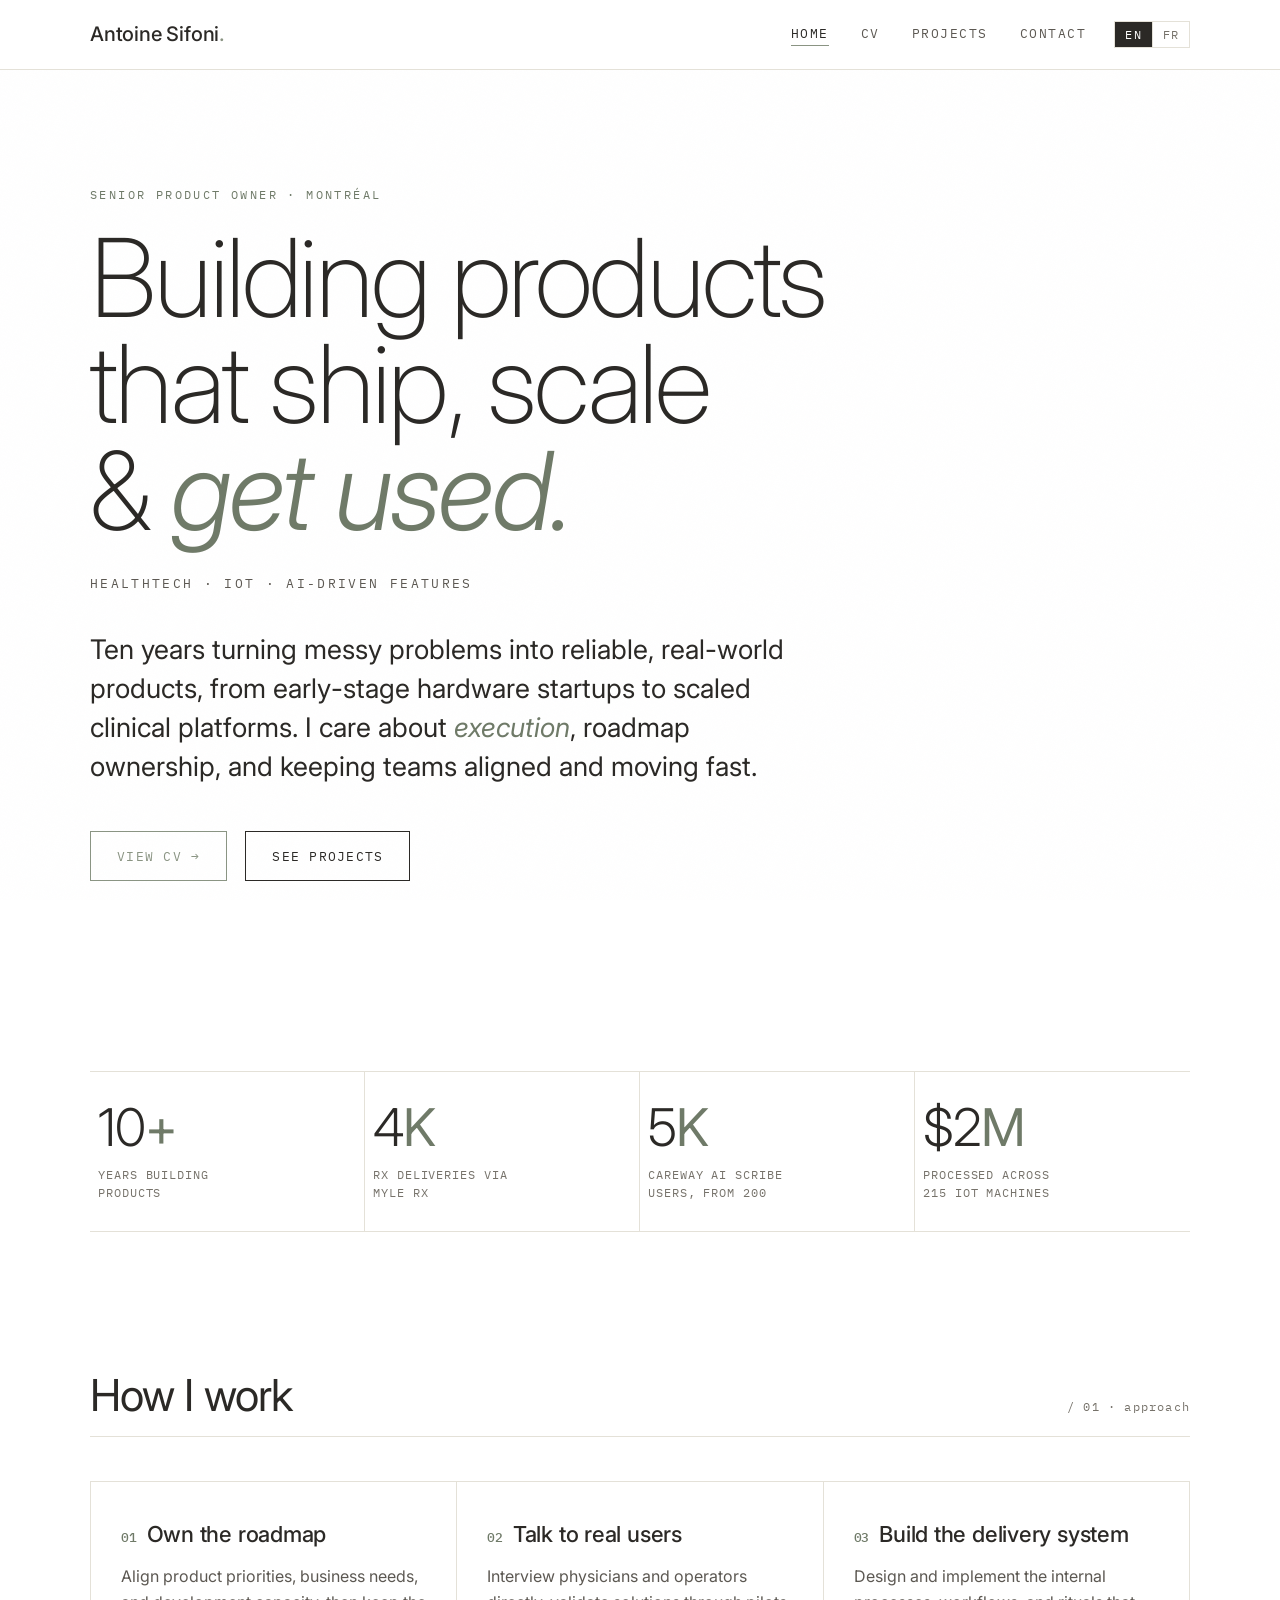
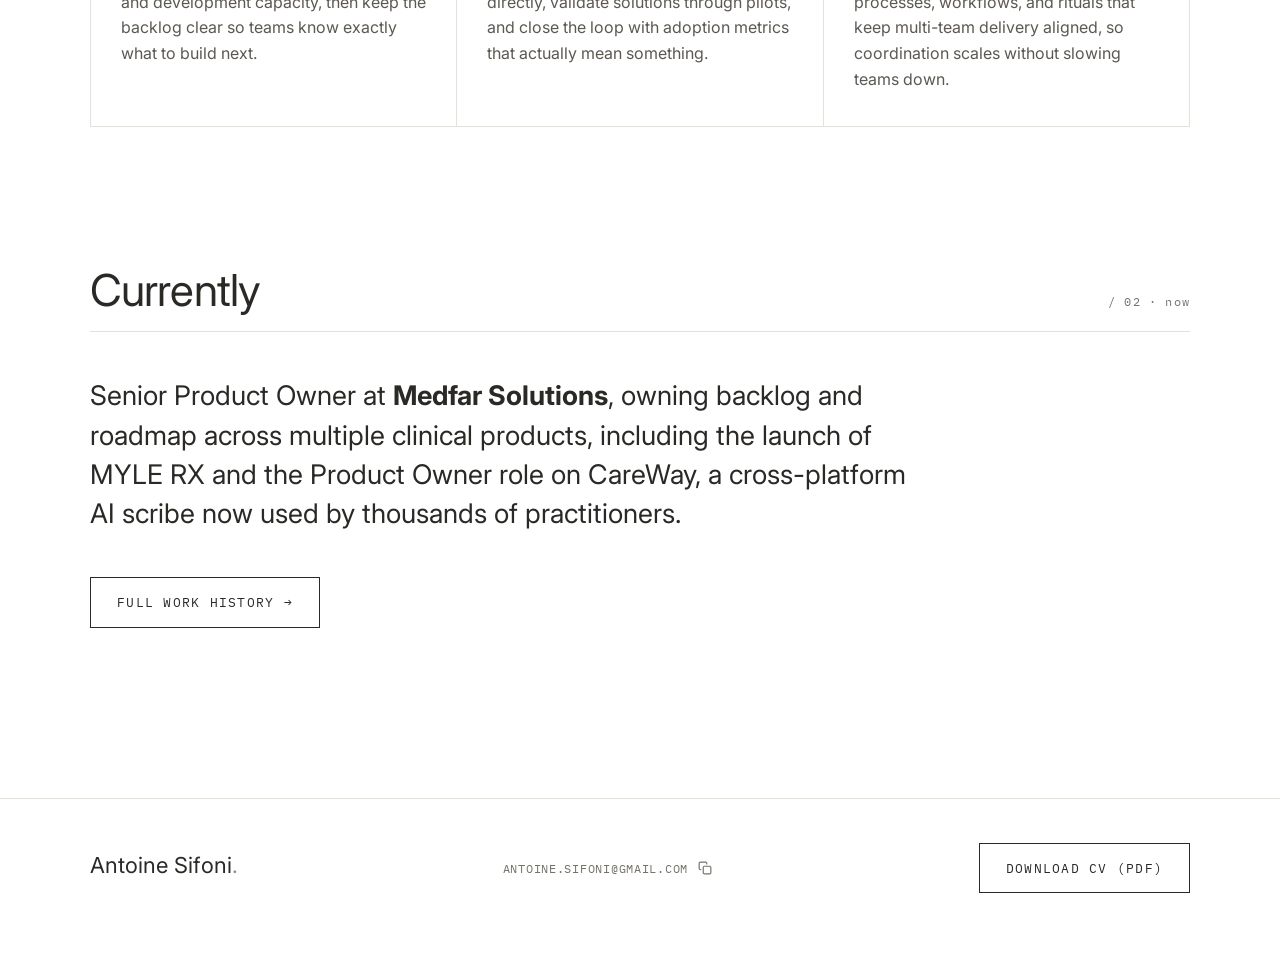
==== commit 659a7885: "Optimize performance, SEO, accessibility, and i18n maintainability Performance: - Move Google Fonts " ====
--- a/index.html
+++ b/index.html
@@ -4,9 +4,55 @@
 <meta charset="UTF-8" />
 <meta name="viewport" content="width=device-width, initial-scale=1.0" />
 <title data-i18n="title.index">Antoine Sifoni · Senior Product Owner</title>
+<meta name="description" content="Antoine Sifoni — Senior Product Owner in Montréal. Ten years shipping healthtech, IoT, and AI-driven products, from early-stage hardware startups to scaled clinical platforms." />
+<link rel="canonical" href="https://sifoni.ca/" />
+
+<!-- Open Graph / social share -->
+<meta property="og:type" content="website" />
+<meta property="og:site_name" content="Antoine Sifoni" />
+<meta property="og:title" content="Antoine Sifoni · Senior Product Owner" />
+<meta property="og:description" content="Ten years shipping healthtech, IoT, and AI-driven products — roadmap ownership, user research, and multi-platform delivery." />
+<meta property="og:url" content="https://sifoni.ca/" />
+<meta property="og:image" content="https://sifoni.ca/og-image.png" />
+<meta property="og:image:width" content="1200" />
+<meta property="og:image:height" content="630" />
+<meta property="og:locale" content="en_CA" />
+<meta property="og:locale:alternate" content="fr_CA" />
+<meta name="twitter:card" content="summary_large_image" />
+<meta name="twitter:title" content="Antoine Sifoni · Senior Product Owner" />
+<meta name="twitter:description" content="Ten years shipping healthtech, IoT, and AI-driven products — roadmap ownership, user research, and multi-platform delivery." />
+<meta name="twitter:image" content="https://sifoni.ca/og-image.png" />
+
+<!-- icons -->
+<link rel="icon" href="favicon.svg" type="image/svg+xml" />
+<link rel="apple-touch-icon" href="favicon.svg" />
+
+<!-- fonts (non-blocking: preconnect + direct stylesheet, no CSS @import) -->
+<link rel="preconnect" href="https://fonts.googleapis.com" />
+<link rel="preconnect" href="https://fonts.gstatic.com" crossorigin />
+<link rel="stylesheet" href="https://fonts.googleapis.com/css2?family=Inter:ital,wght@0,200;0,300;0,400;0,500;0,600;1,300;1,400&family=IBM+Plex+Mono:wght@400;500&display=swap" />
+
 <link rel="stylesheet" href="style.css" />
+
+<script type="application/ld+json">
+{
+  "@context": "https://schema.org",
+  "@type": "Person",
+  "name": "Antoine Sifoni",
+  "jobTitle": "Senior Product Owner",
+  "url": "https://sifoni.ca",
+  "email": "mailto:antoine.sifoni@gmail.com",
+  "telephone": "+1-514-528-9184",
+  "address": { "@type": "PostalAddress", "addressLocality": "Montréal", "addressRegion": "QC", "addressCountry": "CA" },
+  "worksFor": { "@type": "Organization", "name": "Medfar Solutions" },
+  "alumniOf": { "@type": "CollegeOrUniversity", "name": "École de technologie supérieure" },
+  "knowsLanguage": ["en", "fr"]
+}
+</script>
 </head>
 <body>
+
+<a class="skip-link" href="#main" data-i18n="nav.skip">Skip to content</a>
 
 <nav class="nav">
   <div class="nav-inner">
@@ -19,14 +65,14 @@
         <a href="contact.html" data-i18n="nav.contact">Contact</a>
       </div>
       <div class="lang-toggle" role="group" aria-label="Language">
-        <button type="button" data-lang="en">EN</button>
-        <button type="button" data-lang="fr">FR</button>
+        <button type="button" data-lang="en" aria-pressed="true">EN</button>
+        <button type="button" data-lang="fr" aria-pressed="false">FR</button>
       </div>
     </div>
   </div>
 </nav>
 
-<header class="hero">
+<header class="hero" id="main" tabindex="-1">
   <div class="wrap hero-grid">
     <div>
       <span class="eyebrow reveal d1" data-i18n="home.eyebrow">Senior Product Owner · Montréal</span>
--- a/style.css
+++ b/style.css
@@ -3,12 +3,13 @@
    Quiet Neutral · ultra-minimal, gallery-calm
    ============================================================ */
 
-@import url('https://fonts.googleapis.com/css2?family=Inter:ital,wght@0,200;0,300;0,400;0,500;0,600;1,300;1,400&family=IBM+Plex+Mono:wght@400;500&display=swap');
+/* Fonts are loaded via <link rel="preconnect"/preload> in each page's
+   <head> (not @import) so they don't block CSS parsing. */
 
 :root {
   --ink:        #2b2926;   /* soft charcoal */
   --ink-soft:   #5c5852;
-  --ink-faint:  #908b82;
+  --ink-faint:  #76726a;   /* darkened from #908b82 to meet WCAG AA (4.5:1) on white */
   --paper:      #ffffff;   /* white */
   --paper-2:    #f4f3ef;
   --line:       #e4e1d8;
@@ -49,6 +50,15 @@
 
 a { color: inherit; text-decoration: none; }
 
+/* skip link — visually hidden until keyboard-focused */
+.skip-link {
+  position: absolute; left: 8px; top: -52px; z-index: 100;
+  background: var(--ink); color: var(--paper);
+  font-family: var(--mono); font-size: 12px; letter-spacing: 0.08em; text-transform: uppercase;
+  padding: 10px 16px; transition: top .2s ease;
+}
+.skip-link:focus { top: 8px; }
+
 /* ── NAV ───────────────────────────────────────────────── */
 .nav {
   position: sticky; top: 0; z-index: 50;
@@ -114,7 +124,7 @@
   font-size: 12px;
   text-transform: uppercase;
   letter-spacing: 0.2em;
-  color: var(--accent);
+  color: var(--accent-ink);
   display: inline-block;
   margin-bottom: 20px;
 }
@@ -238,7 +248,7 @@
 .focus-item { background: var(--paper); padding: 34px 30px; transition: background .25s; }
 .focus-item:hover { background: var(--paper-2); }
 .focus-item h3 { font-family: var(--serif); font-weight: 500; font-size: 22px; margin-bottom: 12px; letter-spacing: -0.01em; }
-.focus-item h3 span { color: var(--accent); font-family: var(--mono); font-size: 13px; margin-right: 10px; }
+.focus-item h3 span { color: var(--accent-ink); font-family: var(--mono); font-size: 13px; margin-right: 10px; }
 .focus-item p { font-size: 16px; color: var(--ink-soft); line-height: 1.6; }
 
 /* ── CV PAGE ───────────────────────────────────────────── */
@@ -247,7 +257,7 @@
   font-family: var(--serif); font-weight: 200;
   font-size: clamp(42px, 6.5vw, 82px); line-height: 1.0; letter-spacing: -0.022em;
 }
-.page-head .role { font-family: var(--mono); font-size: 13px; letter-spacing: 0.16em; text-transform: uppercase; color: var(--accent); margin-top: 22px; }
+.page-head .role { font-family: var(--mono); font-size: 13px; letter-spacing: 0.16em; text-transform: uppercase; color: var(--accent-ink); margin-top: 22px; }
 .page-head p { max-width: 680px; margin-top: 26px; font-size: 18px; color: var(--ink-soft); line-height: 1.6; }
 
 .cv-grid { display: grid; grid-template-columns: 280px 1fr; gap: 64px; padding: 60px 0 0; }
@@ -300,7 +310,7 @@
 .proj .ptags span { font-family: var(--mono); font-size: 11px; letter-spacing: 0.05em; color: var(--ink-faint); border: 1px solid var(--line); padding: 4px 9px; }
 .proj .pmeta { font-family: var(--mono); font-size: 12px; letter-spacing: 0.06em; color: var(--ink-faint); text-align: right; line-height: 1.8; }
 .proj .pmeta .yr { font-size: 15px; color: var(--ink); }
-.proj .plink { display: inline-flex; align-items: center; gap: 6px; margin-top: 16px; font-family: var(--mono); font-size: 11px; letter-spacing: 0.1em; text-transform: uppercase; color: var(--accent); transition: gap .2s ease, color .2s ease; }
+.proj .plink { display: inline-flex; align-items: center; gap: 6px; margin-top: 16px; font-family: var(--mono); font-size: 11px; letter-spacing: 0.1em; text-transform: uppercase; color: var(--accent-ink); transition: gap .2s ease, color .2s ease; }
 .proj .plink:hover { color: var(--accent-ink); gap: 11px; }
 
 /* ── CONTACT ───────────────────────────────────────────── */
@@ -323,6 +333,17 @@
 .d3 { animation-delay: .25s; } .d4 { animation-delay: .35s; }
 .d5 { animation-delay: .45s; } .d6 { animation-delay: .55s; }
 .d7 { animation-delay: .65s; }
+
+/* respect users who prefer reduced motion: show content, drop transitions */
+@media (prefers-reduced-motion: reduce) {
+  html { scroll-behavior: auto; }
+  *, *::before, *::after {
+    animation-duration: .001ms !important;
+    animation-iteration-count: 1 !important;
+    transition-duration: .001ms !important;
+  }
+  .reveal { opacity: 1 !important; transform: none !important; }
+}
 
 /* ── RESPONSIVE ────────────────────────────────────────── */
 @media (max-width: 880px) {
@@ -362,7 +383,7 @@
   body::before { display: none; }           /* drop the paper-grain overlay */
 
   /* hide on-screen chrome that shouldn't be in the PDF */
-  .nav, footer, .hero-cta, .btn, .copy-email, .footer-dl, .lang-toggle { display: none !important; }
+  .nav, footer, .hero-cta, .btn, .copy-email, .footer-dl, .lang-toggle, .skip-link { display: none !important; }
 
   /* neutralize the entrance animation so all content is visible */
   .reveal { opacity: 1 !important; animation: none !important; transform: none !important; }
